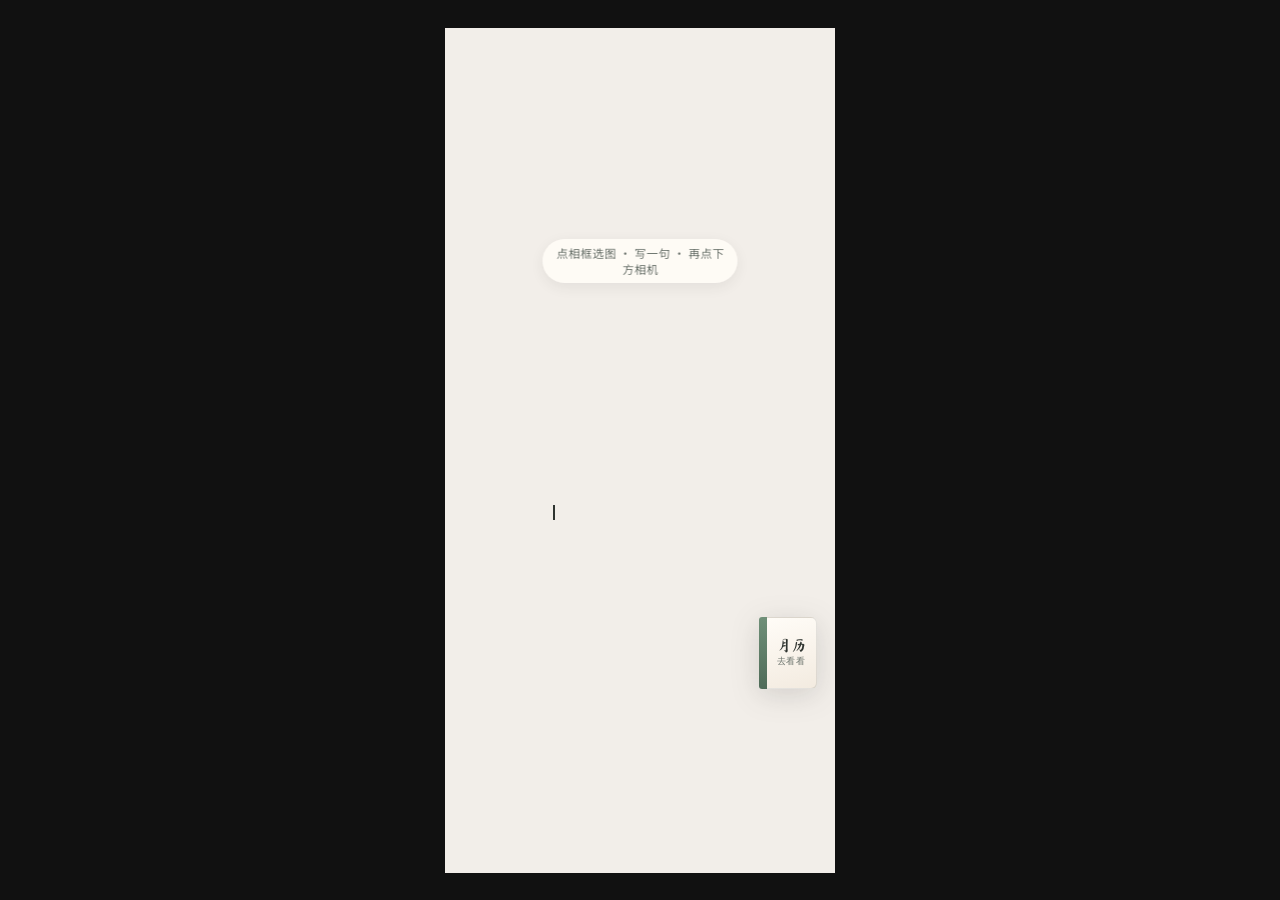
==== index.html @ 73f39dd9 "Add index.html" ====
<!DOCTYPE html>
<html lang="zh-CN">
<head>
  <meta charset="UTF-8" />
  <meta name="viewport" content="width=device-width, initial-scale=1, maximum-scale=1, user-scalable=no, viewport-fit=cover" />
  <title>阿咪日记</title>
  <link rel="preconnect" href="https://fonts.googleapis.com" />
  <link rel="preconnect" href="https://fonts.gstatic.com" crossorigin />
  <link href="https://fonts.googleapis.com/css2?family=Ma+Shan+Zheng&family=Noto+Sans+SC:wght@400;500&display=swap" rel="stylesheet" />
  <link rel="stylesheet" href="app.css?v=20260909e" />
</head>
<body>
  <div class="app" id="app">
    <!-- P1 录入：成片为底；可选图 / 写字 / 语音，提交后写入本地日记 -->
    <section class="page is-on" data-page="p1">
      <div class="bg" style="background-image:url('assets/ami-p1-capture.png')"></div>
      <input type="file" id="p1-file" accept="image/*,video/*" hidden />
      <div class="p1-frame" id="p1-frame">
        <img class="p1-preview" id="p1-preview" alt="" hidden />
        <span class="p1-media-badge" id="p1-media-badge" hidden>视频</span>
        <button class="ghost hit-upload" type="button" data-act="pick-photo" aria-label="从相册选择照片或视频"></button>
        <label class="caption-field" for="p1-text">
          <textarea id="p1-text" rows="1" maxlength="120" spellcheck="false" aria-label="今天阿咪怎样"></textarea>
          <span class="caption-ph" id="p1-ph" aria-hidden="true">今天阿咪怎样...</span>
          <span class="caption-caret" id="p1-caret" aria-hidden="true"></span>
        </label>
        <button class="ghost hit-mic" type="button" data-act="voice-input" aria-label="语音输入"></button>
      </div>
      <p class="p1-hint" id="p1-hint">想记录就选图吐片 · 只想翻看点右下角月历</p>
      <button class="ghost hit-camera" type="button" data-act="shoot" aria-label="提交吐片"></button>
      <button class="fab-journal" type="button" data-act="go" data-to="p3" aria-label="进入月历阅览">
        <span class="fab-journal-spine" aria-hidden="true"></span>
        <span class="fab-journal-face">
          <strong>月历</strong>
          <em>去看看</em>
        </span>
      </button>
    </section>

    <!-- P2 吐片动效：干净 i2 机身 + 槽口向下吐片 -->
    <section class="page page-eject" data-page="p2">
      <div class="eject-bg" aria-hidden="true"></div>
      <p class="eject-title">阿咪日记</p>
      <div class="eject-stage" id="eject-stage">
        <div class="cam" id="eject-cam">
          <div class="cam-flash-burst" id="cam-flash-burst"></div>
          <img class="cam-photo" src="assets/polaroid-i2.png?v=6" alt="Polaroid i2" draggable="false" />
          <div class="eject-chute" id="eject-chute">
            <div class="polaroid" id="eject-polaroid">
              <div class="polaroid-frame">
                <div class="polaroid-pic">
                  <img id="eject-img" src="assets/eject-cat.jpg" alt="" />
                  <div class="develop-veil" id="develop-veil"></div>
                </div>
                <p class="polaroid-cap">
                  <span id="eject-cap">窗边晒太阳的小橘</span>
                  <span class="polaroid-date" id="eject-date">2026.09.09</span>
                </p>
              </div>
            </div>
          </div>
        </div>
      </div>
      <button class="pill continue" type="button" data-act="go" data-to="p3" hidden id="eject-continue">轻触进入月历</button>
    </section>

    <!-- P3 月历 -->
    <section class="page" data-page="p3">
      <div class="bg bg-p3" style="background-image:url('assets/ami-p3-calendar-empty.png')"></div>
      <nav class="top-nav" aria-label="月历功能">
        <button type="button" class="hit hit-j1" data-act="go" data-to="j1" aria-label="手账本"></button>
        <button type="button" class="hit hit-t1" data-act="go" data-to="t1" aria-label="放映室"></button>
        <button type="button" class="hit hit-m1" data-act="go" data-to="m1" aria-label="精选回顾"></button>
      </nav>
      <div class="cal-month-bar" id="cal-month-bar">
        <button type="button" class="cal-month-arrow" data-act="month-prev" aria-label="上一月">◀</button>
        <span class="cal-month-label" id="cal-month-label">2026年9月</span>
        <button type="button" class="cal-month-arrow" data-act="month-next" aria-label="下一月">▶</button>
      </div>
      <div class="cal-grid" id="cal-grid" aria-label="月历打卡"></div>
      <button class="fab" type="button" data-act="go" data-to="p1" aria-label="再记一张">＋</button>
    </section>

    <!-- 手账书架：首次为空；有宠物名 / 待办后才出现本子 -->
    <section class="page page-shelf" data-page="j1">
      <div class="cover-paper" aria-hidden="true"></div>
      <header class="shelf-head">
        <h1>手账本</h1>
        <p id="shelf-sub">可手动新增本子，也可在管理里改名或删除</p>
        <div class="shelf-actions">
          <button type="button" class="shelf-btn" data-act="shelf-add">＋ 新增本子</button>
          <button type="button" class="shelf-btn" data-act="shelf-manage" id="shelf-manage-btn">管理本子</button>
        </div>
      </header>
      <div class="book-shelf is-empty" id="book-shelf"></div>
      <p class="shelf-empty" id="shelf-empty">书架还是空的<br />点上方「新增本子」，或在日记里写上宠物名</p>
      <button class="back" type="button" data-act="go" data-to="p3">返回</button>
    </section>

    <!-- 待办本 -->
    <section class="page page-todo" data-page="j-todo">
      <header class="todo-head">
        <button type="button" data-act="go" data-to="j1">‹ 书架</button>
        <h1>待办本</h1>
      </header>
      <ul class="todo-list" id="todo-list"></ul>
      <form class="todo-add" id="todo-add" autocomplete="off">
        <input type="text" id="todo-input" maxlength="80" placeholder="写一条待办，回车添加" />
        <button type="submit">添加</button>
      </form>
      <p class="todo-tip">勾选完成会保存；待办存在本机</p>
    </section>

    <!-- 角色日记本：半页窥视 + 滑动 + 翻页 -->
    <section class="page page-journal" data-page="j2">
      <div class="journal-stage">
        <div class="journal-viewport" id="journal-viewport">
          <div class="journal-track" id="journal-track">
            <article class="j-page j-left" id="j-left">
              <p class="j-pet-tag" id="j-pet-tag">小橘</p>
              <header class="j-date" id="j-date">05.01 · 周三 · 晴</header>
              <p class="j-body" id="j-body"></p>
              <p class="j-hint">← 向左滑动，看当日照片</p>
            </article>
            <article class="j-page j-right" id="j-right">
              <div class="j-photos" id="j-photos"></div>
              <p class="j-hint">向右滑动，回到文字 →</p>
            </article>
          </div>
        </div>
      </div>
      <div class="journal-bar">
        <button type="button" data-act="go" data-to="j1">书架</button>
        <button type="button" data-act="rename-pet">改名</button>
        <button type="button" data-act="journal-prev">‹ 上一篇</button>
        <button type="button" data-act="journal-next">下一篇 ›</button>
      </div>
    </section>

    <!-- 放映室：可手动建角色卡；真互动需日记积累 -->
    <section class="page page-theater" data-page="t1">
      <div class="bg theater-bg" style="background-image:url('assets/ami-theater-select-empty.png')"></div>
      <header class="theater-head">
        <h1>放映室</h1>
        <p class="theater-note" id="theater-note">
          可以先建角色卡；性格互动要靠日记慢慢长出来，需要一些时间完善。
        </p>
        <div class="theater-actions">
          <button type="button" class="shelf-btn" data-act="theater-add">＋ 新建角色卡</button>
          <button type="button" class="shelf-btn" data-act="theater-manage" id="theater-manage-btn">管理角色</button>
        </div>
      </header>
      <input type="file" id="theater-avatar-file" accept="image/*" hidden />
      <div class="theater-empty" id="theater-empty">
        <p>还没有角色卡</p>
        <span>点上方「新建角色卡」即可占位<br />真正聊得起来，还要多记几篇关于它的日记</span>
      </div>
      <div class="theater-pets" id="theater-pets" hidden></div>
      <button class="back" type="button" data-act="go" data-to="p3">返回</button>
    </section>

    <!-- 放映室互动：微信式顶栏 + 可滚动中间 + 底栏输入 -->
    <section class="page page-chat" data-page="t2">
      <header class="chat-head">
        <button type="button" data-act="go" data-to="t1" aria-label="返回">‹</button>
        <div class="chat-head-title">
          <strong id="chat-pet">—</strong>
          <em>的放映室</em>
        </div>
        <span class="chat-head-tag">放映室</span>
      </header>

      <div class="chat-scroll" id="chat-scroll">
        <div class="chat-profile">
          <button type="button" class="chat-avatar" id="chat-avatar-btn" data-act="pet-avatar" data-pet="" aria-label="设置头像">
            <img id="chat-avatar-img" alt="" hidden />
            <span id="chat-avatar-letter">—</span>
            <i class="chat-avatar-plus">＋</i>
          </button>
          <div class="chat-profile-text">
            <p class="chat-profile-name" id="chat-profile-name">—</p>
            <p class="chat-profile-hint">点头像可换图 · 下滑看对话</p>
          </div>
        </div>

        <div class="chat-card" id="chat-card">
          <p class="card-title">角色卡 · <span id="card-pet-name">—</span> · 可改</p>
          <p class="trait-warn" id="trait-warn">
            可以先建卡、先进来看看。目前收集的信息还不够，还不能够进行比较好的交互——多记几篇日记后，性格会慢慢清晰。
          </p>
          <textarea id="trait-text" rows="2" placeholder="性格摘要可先留空，也可自己先写几句…"></textarea>
        </div>

        <div class="chat-log" id="chat-log"></div>
      </div>

      <div class="chat-compose">
        <button class="icon-btn" type="button" data-act="toast" data-msg="可先打字；语音稍后再接" aria-label="语音">🎤</button>
        <input id="chat-input" type="text" placeholder="跟它说点什么…" autocomplete="off" />
        <button class="send" type="button" data-act="send-chat">发送</button>
      </div>
    </section>

    <!-- 精选回顾：一张宝丽来一张地翻，像相册幻灯片 -->
    <section class="page page-memories" data-page="m1">
      <header class="mem-head">
        <button type="button" data-act="go" data-to="p3">‹ 返回</button>
        <h1 id="mem-title">窗边的阳光日子</h1>
      </header>
      <div class="mem-stage">
        <div class="mem-rail" id="mem-rail"></div>
      </div>
      <div class="mem-dots" id="mem-dots" aria-hidden="true"></div>
      <p class="mem-tip">左右滑动 · 一张一张看</p>
    </section>

    <div class="flash" id="flash" hidden></div>
    <div class="toast" id="toast" hidden></div>
    <div class="sheet-modal" id="day-modal" hidden>
      <div class="flip-stage">
        <div class="day-carousel">
          <button type="button" class="day-nav day-nav-prev is-invisible" id="day-nav-prev" data-act="day-prev" aria-label="上一张" aria-hidden="true">‹</button>
          <div class="flip-card" id="day-flip">
            <div class="flip-face flip-front">
              <div class="day-polaroid">
                <div class="day-polaroid-pic">
                  <img id="day-modal-img" alt="当日拍立得" />
                </div>
                <p class="day-polaroid-cap" id="day-modal-cap"></p>
              </div>
            </div>
            <div class="flip-face flip-back">
              <div class="day-polaroid day-polaroid-back">
                <p class="day-back-meta" id="day-modal-meta"></p>
                <div class="day-story" id="day-modal-story"></div>
                <p class="day-back-hint">轻触翻回正面</p>
              </div>
            </div>
          </div>
          <button type="button" class="day-nav day-nav-next is-invisible" id="day-nav-next" data-act="day-next" aria-label="下一张" aria-hidden="true">›</button>
        </div>
        <p class="day-count" id="day-count" hidden>1 / 1</p>
        <p class="flip-tip" id="day-flip-tip">轻触照片翻面看故事</p>
        <button type="button" class="flip-close" data-act="close-modal">收起</button>
      </div>
    </div>
  </div>
  <script src="app.js?v=20260909e"></script>
</body>
</html>
---- app.css ----
:root {
  /* 与成片纸底实测色接近，避免上下留白发灰白 */
  --paper: #f2eee9;
  --ink: #2f3430;
  --ink-soft: #6b736c;
  --mint: #9ec9b0;
  --line: rgba(47, 52, 48, 0.12);
  --hand: "Ma Shan Zheng", "Songti SC", cursive;
  --sans: "Noto Sans SC", system-ui, sans-serif;
}

* { box-sizing: border-box; }
html, body {
  margin: 0;
  height: 100%;
  background: #111;
  font-family: var(--sans);
  color: var(--ink);
  overscroll-behavior: none;
}
body {
  display: flex;
  align-items: center;
  justify-content: center;
  min-height: 100dvh;
}

.app {
  /* 外框：手机竖屏（约 9:19.5）；内容区仍锁成片 3:4，多出高度用纸色留白 */
  --app-w: min(390px, 100vw);
  --app-h: min(100dvh, calc(var(--app-w) * 19.5 / 9));
  --stage-w: min(var(--app-w), calc(var(--app-h) * 3 / 4));
  --stage-h: calc(var(--stage-w) * 4 / 3);
  --letter-h: max(0px, calc((var(--app-h) - var(--stage-h)) / 2));
  position: relative;
  width: var(--app-w);
  height: var(--app-h);
  margin: 0;
  overflow: hidden;
  /* 上下 letterbox：用成片边缘纸纹延展，而不是纯白块 */
  background-color: var(--paper);
  background-image: url("assets/paper-extend.png");
  background-size: 100% auto;
  background-position: center top;
  background-repeat: repeat-y;
  touch-action: manipulation;
  flex-shrink: 0;
}

/* 真机窄屏：外框铺满，内容仍 3:4 居中 */
@media (max-width: 430px) {
  .app {
    --app-w: 100vw;
    --app-h: 100dvh;
    --stage-w: min(100vw, calc(100dvh * 3 / 4));
    --stage-h: calc(var(--stage-w) * 4 / 3);
    --letter-h: max(0px, calc((var(--app-h) - var(--stage-h)) / 2));
    width: var(--app-w);
    height: var(--app-h);
    max-height: 100dvh;
  }
}

.page {
  /* 内容画布 = 成片 3:4，居中；上下多余区域留给 .app 纸色 */
  position: absolute;
  left: 50%;
  top: 50%;
  width: var(--stage-w);
  height: var(--stage-h);
  margin-left: calc(var(--stage-w) / -2);
  margin-top: calc(var(--stage-h) / -2);
  overflow: visible;
  opacity: 0;
  visibility: hidden;
  pointer-events: none;
  transition: opacity 0.35s ease, visibility 0.35s;
}

.page.is-on {
  opacity: 1;
  visibility: visible;
  pointer-events: auto;
  z-index: 2;
}

.bg {
  position: absolute;
  inset: 0;
  background-size: 100% 100%;
  background-position: center center;
  background-repeat: no-repeat;
  z-index: 0;
}

/* 成片上下纸边镜像/抽条延展进 letterbox（只取边缘约 3% 纸面，避免把胶带 UI 拉上去） */
.bg::before,
.bg::after {
  content: "";
  position: absolute;
  left: 0;
  right: 0;
  background-image: inherit;
  background-repeat: no-repeat;
  pointer-events: none;
  z-index: -1;
}
.bg::before {
  bottom: calc(100% - 1px);
  height: calc(var(--letter-h) + 2px);
  /* 把成片高度放大，使可见区域只落在顶部纸面 */
  background-size: 100% calc(var(--stage-h) * 28);
  background-position: center top;
}
.bg::after {
  top: calc(100% - 1px);
  height: calc(var(--letter-h) + 2px);
  background-size: 100% calc(var(--stage-h) * 28);
  background-position: center bottom;
}

/* 无成片底图的页面：同样用纸纹填上下空隙 */
.page::before,
.page::after {
  content: "";
  position: absolute;
  left: 0;
  right: 0;
  pointer-events: none;
  z-index: 0;
  background-color: var(--paper);
  background-image: url("assets/paper-extend.png");
  background-size: 100% auto;
  background-repeat: repeat-y;
}
.page::before {
  bottom: calc(100% - 1px);
  height: calc(var(--letter-h) + 2px);
  background-position: center top;
}
.page::after {
  top: calc(100% - 1px);
  height: calc(var(--letter-h) + 2px);
  background-position: center bottom;
}
/* 有成片时由 .bg 伪元素接边，关掉页面级填充避免叠色 */
.page:has(> .bg)::before,
.page:has(> .bg)::after {
  content: none;
}

.ghost {
  position: absolute;
  border: 0;
  background: transparent;
  padding: 0;
  cursor: pointer;
}

/* P1：成片相框像素边界（ami-p1-capture.png 实测）
   outer: L22.8% R78.7% T17.8% B68%
   photo: L25.3% R76.1% T20.2% B55.8%
   caption text: ~L26.7%–56%  T59.8%–63%
   mic: ~L69.8%–72.6% T60.4%–62.9% */
.p1-frame {
  position: absolute;
  left: 22.8%;
  top: 17.8%;
  width: 55.9%;
  height: 50.2%;
  z-index: 4;
  overflow: hidden; /* 任何热区都不得画出相框 */
  pointer-events: none;
}
.p1-frame .ghost,
.p1-frame .caption-field {
  pointer-events: auto;
}
.hit-upload {
  left: 4.5%;
  top: 5%;
  width: 91%;
  height: 74%;
  z-index: 3;
}
.p1-preview {
  position: absolute;
  left: 4.5%;
  top: 5%;
  width: 91%;
  height: 71%;
  object-fit: cover;
  object-position: center;
  z-index: 2;
  pointer-events: none;
  border-radius: 2px;
  filter: sepia(0.12) contrast(0.96);
}
.p1-media-badge {
  position: absolute;
  right: 8%;
  top: 8%;
  z-index: 4;
  pointer-events: none;
  padding: 3px 8px;
  border-radius: 999px;
  background: rgba(47, 52, 48, 0.72);
  color: #fff;
  font-size: 0.68rem;
  letter-spacing: 0.04em;
}
.p1-media-badge[hidden] {
  display: none !important;
}
.p1-hint {
  position: absolute;
  left: 50%;
  top: 9.5%;
  bottom: auto;
  transform: translateX(-50%);
  z-index: 6;
  margin: 0;
  max-width: 78%;
  padding: 6px 12px;
  border-radius: 999px;
  background: rgba(255, 252, 247, 0.9);
  color: var(--ink-soft);
  font-size: 0.72rem;
  text-align: center;
  pointer-events: none;
  backdrop-filter: blur(4px);
  box-shadow: 0 4px 14px rgba(47, 52, 48, 0.08);
}
/* P1 右下角：跳过拍摄，直接进月历 */
.fab-journal {
  position: absolute;
  right: 4.5%;
  bottom: 4%;
  z-index: 12;
  width: 58px;
  height: 72px;
  border: 0;
  padding: 0;
  cursor: pointer;
  display: flex;
  background: transparent;
  filter: drop-shadow(0 6px 14px rgba(47, 52, 48, 0.16));
}
.fab-journal-spine {
  width: 8px;
  height: 100%;
  border-radius: 3px 0 0 3px;
  background: linear-gradient(180deg, #6f8f78, #4f6b58);
  flex: 0 0 auto;
}
.fab-journal-face {
  flex: 1 1 auto;
  height: 100%;
  border-radius: 0 6px 6px 0;
  border: 1px solid rgba(47, 52, 48, 0.12);
  border-left: 0;
  background:
    linear-gradient(165deg, #fffcf7 0%, #f3ebe0 100%);
  display: flex;
  flex-direction: column;
  align-items: center;
  justify-content: center;
  gap: 2px;
  padding: 4px 2px 4px 0;
}
.fab-journal-face strong {
  font-family: var(--hand);
  font-size: 0.95rem;
  font-weight: 400;
  color: var(--ink);
  line-height: 1;
}
.fab-journal-face em {
  font-style: normal;
  font-size: 0.58rem;
  color: var(--ink-soft);
  letter-spacing: 0.02em;
}
.fab-journal:active {
  transform: translateY(1px) scale(0.97);
}
.hit-mic {
  left: 78%;
  top: 80%;
  width: 18%;
  height: 18%;
  border-radius: 50%;
  z-index: 6;
}
.hit-mic.is-listening {
  background: rgba(158, 201, 176, 0.35);
  box-shadow: 0 0 0 3px rgba(158, 201, 176, 0.35);
}
.hit-camera {
  left: 34%;
  top: 76%;
  width: 32%;
  height: 16%;
  z-index: 8;
}
.caption-field {
  position: absolute;
  left: 8%;
  top: 83%;
  width: 58%;
  height: 10%;
  display: block;
  margin: 0;
  /* 静止透明：只显示成片原句，不叠第二层「今」 */
  background: transparent;
  z-index: 5;
  overflow: hidden;
}
.caption-field.is-focus,
.caption-field.is-filled {
  background: #fcfcfc;
}
.caption-field textarea {
  position: relative;
  z-index: 2;
  width: 100%;
  height: 100%;
  resize: none;
  border: 0;
  outline: none;
  background: transparent;
  color: var(--ink);
  font-family: var(--hand);
  font-size: clamp(14px, 3.8vw, 18px);
  line-height: 1.2;
  caret-color: transparent; /* 用自定义光标，避免系统光标错位 */
  padding: 0 2px;
  overflow: hidden;
  white-space: nowrap;
}
.caption-ph {
  display: none; /* 成片已有完整句子，禁止再叠一个怪「今」 */
}
.caption-field.is-focus:not(.is-ready):not(.is-filled) .caption-ph {
  display: block;
  position: absolute;
  left: 2px;
  top: 50%;
  transform: translateY(-50%);
  z-index: 1;
  pointer-events: none;
  font-family: var(--hand);
  font-size: clamp(14px, 3.6vw, 17px);
  color: #9aa094;
  white-space: nowrap;
}
.caption-caret {
  position: absolute;
  left: 2px;
  top: 22%;
  width: 1.5px;
  height: 56%;
  background: #2f3430;
  z-index: 3;
  pointer-events: none;
  animation: caretBlink 1s steps(1) infinite;
}
.caption-field.is-filled .caption-caret,
.caption-field.is-focus.is-ready .caption-caret {
  display: none;
}
@keyframes caretBlink {
  0%, 50% { opacity: 1; }
  50.01%, 100% { opacity: 0; }
}
.caption-field textarea::placeholder {
  color: transparent;
}

.pill {
  position: absolute;
  left: 50%;
  bottom: 8%;
  transform: translateX(-50%);
  border: 1px solid var(--line);
  background: rgba(255, 255, 255, 0.92);
  border-radius: 999px;
  padding: 10px 18px;
  font-family: var(--sans);
  font-size: 0.9rem;
  font-weight: 500;
  color: var(--ink-soft);
  cursor: pointer;
  backdrop-filter: blur(6px);
  z-index: 6;
  text-shadow: none;
  -webkit-text-stroke: 0;
  letter-spacing: 0.02em;
}

/* ===== P2 Polaroid eject：机身上移 + 槽口向下吐片 ===== */
.page-eject {
  background: #f4efe6;
  overflow: hidden;
}
.eject-bg {
  position: absolute;
  inset: 0;
  background:
    radial-gradient(ellipse at 50% 28%, rgba(255, 255, 255, 0.55), transparent 52%),
    #f3eee6;
  opacity: 1;
}
.eject-title {
  position: absolute;
  top: 5%;
  left: 0;
  right: 0;
  text-align: center;
  margin: 0;
  font-family: var(--hand);
  font-size: 1.35rem;
  color: var(--ink);
  letter-spacing: 0.08em;
  z-index: 2;
}
.eject-stage {
  position: absolute;
  left: 0;
  right: 0;
  top: 10%;
  bottom: 12%;
  display: flex;
  align-items: flex-start;
  justify-content: center;
  z-index: 3;
  padding-top: 2%;
  overflow: hidden;
}
.cam {
  position: relative;
  width: min(52vw, 200px);
  /* 机身已铺进奶油底，不再用硬阴影勾出抠图方框 */
  filter: none;
  transform: scale(0.94) translateY(8px);
  transition: transform 0.35s cubic-bezier(0.22, 1, 0.36, 1);
}
.cam.is-ready {
  transform: scale(1) translateY(0);
}
.cam.is-shooting {
  animation: camKick 0.28s ease-out;
}
@keyframes camKick {
  0% { transform: scale(1) translateY(0); }
  35% { transform: scale(1.03) translateY(3px); }
  100% { transform: scale(1) translateY(0); }
}
.cam-photo {
  position: relative;
  display: block;
  width: 100%;
  height: auto;
  z-index: 4;
  pointer-events: none;
  user-select: none;
  background: transparent;
}
.eject-chute {
  position: absolute;
  left: 8%;
  right: 8%;
  top: 84%;
  height: 0;
  z-index: 2;
  overflow: hidden;
  display: flex;
  justify-content: center;
  pointer-events: none;
}
.eject-chute.is-ejecting {
  animation: chuteEject 1.7s cubic-bezier(0.22, 0.7, 0.2, 1) forwards;
}
@keyframes chuteEject {
  0% { height: 0; }
  100% { height: min(52vw, 250px); }
}
.polaroid {
  width: 100%;
  max-width: 180px;
  flex-shrink: 0;
  opacity: 1;
  transform: none;
}
.polaroid.is-ejecting {
  animation: none;
}
.polaroid-frame {
  background: #fff;
  padding: 7px 7px 0;
  box-shadow: 0 10px 22px rgba(0, 0, 0, 0.16);
}
.polaroid-pic {
  position: relative;
  aspect-ratio: 1;
  overflow: hidden;
  background: #1a1a1a;
}
.polaroid-pic img {
  width: 100%;
  height: 100%;
  object-fit: cover;
  object-position: center center;
  transform: none;
  filter: sepia(0.18) contrast(0.92) saturate(0.85) brightness(1.02);
  display: block;
}
.develop-veil {
  position: absolute;
  inset: 0;
  background: linear-gradient(180deg, #f2efe8, #e4dfd4);
  opacity: 1;
  pointer-events: none;
  transition: opacity 1.5s ease;
}
.develop-veil.is-clear {
  opacity: 0;
}
.polaroid-cap {
  margin: 0;
  min-height: 40px;
  padding: 7px 5px 10px;
  display: flex;
  justify-content: space-between;
  gap: 6px;
  font-family: var(--hand);
  font-size: 0.88rem;
  color: var(--ink);
  opacity: 0;
  transition: opacity 0.4s ease 0.1s;
}
.polaroid.is-developed .polaroid-cap {
  opacity: 1;
}
.polaroid-date {
  color: var(--ink-soft);
  font-size: 0.78rem;
  white-space: nowrap;
}

.cam-flash-burst {
  position: absolute;
  inset: -40%;
  background: radial-gradient(circle, rgba(255, 255, 255, 0.95) 0%, rgba(255, 255, 255, 0) 55%);
  opacity: 0;
  pointer-events: none;
  z-index: 8;
}
.cam-flash-burst.bang {
  animation: localFlash 0.45s ease-out;
}
@keyframes localFlash {
  0% { opacity: 0; }
  20% { opacity: 1; }
  100% { opacity: 0; }
}

.page-eject .continue {
  bottom: 3.5%;
  z-index: 6;
}

/* P3：热区只贴在成片四个 tab 文字上（ami-p3-calendar.png 实测字框） */
.top-nav {
  position: absolute;
  inset: 0;
  z-index: 12;
  pointer-events: none;
}
.top-nav .hit {
  position: absolute;
  border: 0;
  padding: 0;
  margin: 0;
  background: transparent;
  cursor: pointer;
  pointer-events: auto;
  z-index: 12;
}
.top-nav .hit:active {
  background: rgba(47, 52, 48, 0.06);
}
/* 字框 + 极小内边，不扩大到空白区 */
.top-nav .hit-j1 {
  left: 10.8%;
  top: 8.2%;
  width: 9.5%;
  height: 2.8%;
}
.top-nav .hit-t1 {
  left: 64.4%;
  top: 8.7%;
  width: 9.6%;
  height: 2.7%;
}
.top-nav .hit-m1 {
  left: 83.7%;
  top: 8.6%;
  width: 12%;
  height: 2.7%;
}

/* 月份：左后退 / 右前进，盖住成片胶带上的静态年月 */
.cal-month-bar {
  position: absolute;
  left: 30.5%;
  top: 7.2%;
  width: 27%;
  height: 5%;
  z-index: 13;
  display: flex;
  align-items: center;
  justify-content: space-between;
  gap: 2px;
  padding: 0 4px;
  box-sizing: border-box;
  border-radius: 3px;
  background: #ebe4d6;
  box-shadow: 0 1px 0 rgba(255, 255, 255, 0.35);
}
.cal-month-arrow {
  flex: 0 0 auto;
  width: 22%;
  height: 100%;
  border: 0;
  padding: 0;
  margin: 0;
  background: transparent;
  color: var(--ink);
  font-family: var(--sans);
  font-size: clamp(10px, 2.8vw, 12px);
  font-weight: 500;
  line-height: 1;
  cursor: pointer;
  display: grid;
  place-items: center;
  border-radius: 2px;
}
.cal-month-arrow:active {
  background: rgba(47, 52, 48, 0.08);
}
.cal-month-label {
  flex: 1 1 auto;
  min-width: 0;
  margin: 0;
  text-align: center;
  font-family: var(--hand);
  font-size: clamp(11px, 3vw, 14px);
  color: var(--ink);
  letter-spacing: 0.02em;
  line-height: 1.1;
  white-space: nowrap;
  overflow: hidden;
  text-overflow: ellipsis;
  pointer-events: none;
}
.cal-grid {
  position: absolute;
  left: 4.1%;
  right: 4.1%;
  top: 13.93%;
  bottom: 14.06%;
  display: grid;
  grid-template-columns: repeat(7, 1fr);
  grid-template-rows: repeat(5, 1fr);
  gap: 0;
  z-index: 8;
  pointer-events: none;
}
.cal-cell {
  border: 0;
  background: transparent;
  padding: 0;
  position: relative;
  cursor: default;
  pointer-events: none;
  overflow: hidden; /* 微缩拍立得不得越出格线 */
}
.cal-cell.has-photo {
  cursor: pointer;
  pointer-events: auto;
  z-index: 1;
}
.cal-cell.has-multi {
  overflow: visible;
  z-index: 2;
}
.cal-day-num {
  position: absolute;
  left: 7%;
  top: 5%;
  z-index: 2;
  font-family: var(--hand);
  font-size: clamp(11px, 3vw, 14px);
  color: #8b8680;
  line-height: 1;
  pointer-events: none;
}
.cal-stack {
  position: absolute;
  left: 50%;
  top: 58%;
  transform: translate(-50%, -50%);
  width: 62%;
  aspect-ratio: 0.78;
  max-height: 62%;
  z-index: 1;
  pointer-events: none;
}
.cal-polaroid {
  position: absolute;
  left: 0;
  top: 0;
  width: 100%;
  height: 100%;
  box-sizing: border-box;
  background: #fff;
  padding: 3px 3px 9px;
  box-shadow: 0 2px 6px rgba(47, 52, 48, 0.16);
  pointer-events: none;
}
.cal-polaroid--d0 {
  z-index: 3;
}
.cal-polaroid--d1 {
  z-index: 2;
  transform: translate(14%, -5%) rotate(7deg);
  opacity: 0.96;
}
.cal-polaroid--d2 {
  z-index: 1;
  transform: translate(22%, -9%) rotate(12deg);
  opacity: 0.88;
}
.cal-polaroid-tape {
  position: absolute;
  top: -3px;
  left: 50%;
  width: 42%;
  height: 6px;
  transform: translateX(-50%) rotate(-3deg);
  background: linear-gradient(180deg, rgba(236, 224, 198, 0.95), rgba(220, 205, 175, 0.88));
  box-shadow: 0 1px 1px rgba(47, 52, 48, 0.08);
  z-index: 2;
}
.cal-polaroid-pic {
  display: block;
  width: 100%;
  height: 100%;
  background-size: cover;
  background-position: center;
  background-color: #ddd6cb;
  filter: sepia(0.1) contrast(0.96);
}
.cal-cell.has-photo:active .cal-stack {
  transform: translate(-50%, -50%) scale(0.96);
}
.cal-cell.has-multi .cal-stack {
  width: 58%;
  max-height: 58%;
}
.cal-cell:focus-visible {
  outline: 2px solid color-mix(in srgb, var(--mint) 70%, transparent);
  outline-offset: -2px;
}

/* 月历右下角：再记一张（成片里没有这个加号，需自己画出来） */
.fab {
  position: absolute;
  right: 5%;
  bottom: 4%;
  z-index: 12;
  width: 48px;
  height: 48px;
  border: 1px solid rgba(47, 52, 48, 0.12);
  padding: 0;
  border-radius: 50%;
  background: rgba(255, 255, 255, 0.95);
  box-shadow: 0 6px 16px rgba(47, 52, 48, 0.12);
  font-size: 1.55rem;
  font-weight: 400;
  line-height: 1;
  color: var(--ink);
  cursor: pointer;
  pointer-events: auto;
  display: grid;
  place-items: center;
}
.fab:active {
  background: #f3eee6;
  transform: scale(0.96);
}

.back {
  position: absolute;
  left: 4%;
  bottom: 4%;
  z-index: 8;
  border: 1px solid var(--line);
  background: rgba(255, 255, 255, 0.88);
  border-radius: 999px;
  padding: 8px 14px;
  font-size: 0.85rem;
  cursor: pointer;
}

.sheet {
  position: absolute;
  inset: 0;
  display: grid;
  place-items: center;
  padding: 24px 18px 64px;
  background:
    radial-gradient(circle at 50% 20%, #fff 0%, #f3eee4 70%);
}

/* 手账书架：待办本 + 角色分本 */
.page-shelf {
  background: #f3eee6;
}
.cover-paper {
  position: absolute;
  inset: 0;
  background:
    radial-gradient(ellipse at 50% 18%, #fffcf7 0%, transparent 55%),
    #f3eee6;
  z-index: 0;
  pointer-events: none;
}
.shelf-head {
  position: relative;
  z-index: 1;
  text-align: center;
  padding: 18px 16px 8px;
}
.shelf-head h1 {
  margin: 0;
  font-family: var(--hand);
  font-weight: 400;
  font-size: 1.55rem;
}
.shelf-head p {
  margin: 6px 0 0;
  color: var(--ink-soft);
  font-size: 0.85rem;
}
.shelf-actions {
  display: flex;
  justify-content: center;
  gap: 10px;
  margin-top: 12px;
}
.shelf-btn {
  border: 1px solid var(--line);
  background: rgba(255, 252, 247, 0.95);
  border-radius: 999px;
  padding: 8px 14px;
  font-family: var(--sans);
  font-size: 0.82rem;
  color: var(--ink);
  cursor: pointer;
}
.shelf-btn.is-on {
  background: #e8f2ea;
  border-color: rgba(126, 168, 140, 0.45);
}
.book-shelf {
  position: absolute;
  left: 6%;
  right: 6%;
  top: 28%;
  bottom: 14%;
  z-index: 1;
  display: grid;
  grid-template-columns: 1fr 1fr;
  gap: 14px 12px;
  align-content: start;
  overflow: auto;
  padding-bottom: 8px;
}
.book-shelf.is-empty {
  display: none;
}
.book-shelf.is-managing .mini-book {
  pointer-events: none;
  opacity: 0.92;
}
.shelf-empty {
  position: absolute;
  left: 10%;
  right: 10%;
  top: 48%;
  z-index: 1;
  margin: 0;
  text-align: center;
  font-family: var(--hand);
  font-size: 1.15rem;
  line-height: 1.6;
  color: var(--ink-soft);
}
.shelf-empty[hidden] {
  display: none !important;
}
.mini-book-wrap {
  position: relative;
  display: flex;
  flex-direction: column;
  gap: 6px;
}
.mini-book-tools {
  display: none;
  justify-content: center;
  gap: 10px;
}
.book-shelf.is-managing .mini-book-tools {
  display: flex;
}
.mini-book-tool {
  border: 0;
  background: transparent;
  color: var(--ink-soft);
  font-size: 0.75rem;
  text-decoration: underline;
  cursor: pointer;
  padding: 0;
}
.mini-book-tool.is-danger {
  color: #a65d5d;
}
.mini-book-rename {
  display: none;
}
.mini-book {
  position: relative;
  display: flex;
  border: 0;
  padding: 0;
  cursor: pointer;
  background: transparent;
  filter: drop-shadow(0 10px 18px rgba(47, 52, 48, 0.14));
  transform-origin: center bottom;
  transition: transform 0.18s ease;
}
.mini-book:active {
  transform: scale(0.97);
}
.mini-spine {
  width: 12%;
  border-radius: 3px 0 0 3px;
  background: linear-gradient(90deg, #d8d0c4, #ebe4d8);
}
.mini-face {
  flex: 1;
  display: flex;
  flex-direction: column;
  justify-content: center;
  align-items: center;
  gap: 4px;
  border-radius: 0 8px 8px 0;
  background: linear-gradient(160deg, #fffcf7, #f0e8dc);
  border: 1px solid rgba(47, 52, 48, 0.08);
  border-left: 0;
  padding: 10px;
}
.mini-face strong {
  font-family: var(--hand);
  font-size: 1.25rem;
  font-weight: 400;
  color: var(--ink);
}
.mini-face em {
  font-style: normal;
  font-size: 0.72rem;
  color: var(--ink-soft);
  letter-spacing: 0.04em;
}
.mini-book.is-todo .mini-spine {
  background: linear-gradient(90deg, #7fa892, #9ec9b0);
}
.mini-book.is-todo .mini-face {
  background: linear-gradient(160deg, #eef7f1, #e2efe7);
}
.mini-book.is-pet .mini-spine {
  background: linear-gradient(90deg, #c56b2a, #e0a06a);
}
.mini-book.is-hua .mini-spine {
  background: linear-gradient(90deg, #5a7a8a, #8aa4b0);
}
.mini-book.is-hei .mini-spine {
  background: linear-gradient(90deg, #2f3430, #5a605c);
}
.mini-book.is-hei .mini-face strong {
  color: #2f3430;
}

/* 待办本 */
.page-todo {
  background: #f7f2ea;
  display: flex;
  flex-direction: column;
}
.todo-head {
  flex: 0 0 auto;
  padding: 14px 16px 8px;
  display: flex;
  align-items: center;
  gap: 10px;
}
.todo-head button {
  border: 0;
  background: transparent;
  color: var(--ink-soft);
  cursor: pointer;
  font-size: 0.95rem;
}
.todo-head h1 {
  margin: 0;
  font-family: var(--hand);
  font-weight: 400;
  font-size: 1.4rem;
}
.todo-list {
  list-style: none;
  margin: 0;
  padding: 8px 18px 12px;
  flex: 1;
  overflow-y: auto;
}
.todo-item {
  display: flex;
  align-items: flex-start;
  gap: 12px;
  padding: 14px 4px;
  border-bottom: 1px dashed rgba(47, 52, 48, 0.12);
  transition: opacity 0.45s ease, transform 0.45s ease, max-height 0.45s ease, padding 0.45s ease, margin 0.45s ease;
  max-height: 120px;
  overflow: hidden;
}
.todo-item.is-done {
  opacity: 0;
  transform: translateY(-6px);
  max-height: 0;
  padding-top: 0;
  padding-bottom: 0;
  margin: 0;
  border-bottom-width: 0;
}
.todo-check {
  flex: 0 0 auto;
  width: 22px;
  height: 22px;
  margin-top: 2px;
  border: 1.5px solid rgba(47, 52, 48, 0.35);
  border-radius: 4px;
  background: #fff;
  cursor: pointer;
  display: grid;
  place-items: center;
  padding: 0;
}
.todo-check.is-on {
  background: var(--mint);
  border-color: #7fa892;
}
.todo-check.is-on::after {
  content: "✓";
  color: #fff;
  font-size: 0.85rem;
  line-height: 1;
}
.todo-body {
  flex: 1;
  min-width: 0;
}
.todo-body p {
  margin: 0;
  font-family: var(--hand);
  font-size: 1.15rem;
  color: var(--ink);
  line-height: 1.35;
  transition: color 0.25s ease;
}
.todo-item.is-checked .todo-body p {
  color: #9aa094;
  text-decoration: line-through;
  text-decoration-thickness: 1.5px;
}
.todo-body small {
  display: block;
  margin-top: 4px;
  color: var(--ink-soft);
  font-size: 0.75rem;
}
.todo-tip {
  flex: 0 0 auto;
  text-align: center;
  color: var(--ink-soft);
  font-size: 0.8rem;
  padding: 8px 12px 18px;
  margin: 0;
}
.todo-add {
  display: flex;
  gap: 8px;
  padding: 4px 14px 0;
  flex: 0 0 auto;
}
.todo-add input {
  flex: 1;
  border: 1px solid var(--line);
  border-radius: 999px;
  padding: 10px 14px;
  font-family: var(--sans);
  font-size: 0.88rem;
  background: #fff;
  color: var(--ink);
}
.todo-add button {
  border: 1px solid var(--line);
  border-radius: 999px;
  padding: 0 14px;
  background: #f3eee6;
  font-family: var(--hand);
  cursor: pointer;
}
.j-pet-tag {
  margin: 0 0 6px;
  font-family: var(--hand);
  font-size: 0.95rem;
  color: #c56b2a;
}

/* Journal open — 一页一屏，左右滑停在正中 */
.page-journal {
  background: #efe9de;
  display: flex;
  flex-direction: column;
}
.journal-stage {
  flex: 1;
  min-height: 0;
  display: flex;
  align-items: center;
  justify-content: center;
  padding: 16px 12px 8px;
}
.journal-viewport {
  width: 100%;
  max-width: 400px;
  height: 100%;
  max-height: calc(var(--stage-h) - 88px);
  overflow: hidden;
  border-radius: 8px;
  box-shadow: 0 12px 40px rgba(47, 52, 48, 0.14);
  background: #f7f2e8;
  touch-action: none;
  position: relative;
}
.journal-track {
  display: flex;
  flex-direction: row;
  height: 100%;
  width: max-content;
  will-change: transform;
  transition: transform 0.38s cubic-bezier(0.22, 1, 0.36, 1);
}
.journal-track.dragging {
  transition: none;
}
.j-page {
  width: var(--j-page-w, 100%);
  height: 100%;
  flex: 0 0 auto;
  padding: 24px 22px 48px;
  position: relative;
  overflow: auto;
  box-sizing: border-box;
  -webkit-overflow-scrolling: touch;
}
.j-left {
  background:
    linear-gradient(90deg, transparent 97%, rgba(0, 0, 0, 0.06)),
    #fbf7ef;
  border-right: 1px solid rgba(0, 0, 0, 0.06);
}
.j-right {
  background: #fbf7ef;
}
.j-date {
  font-family: var(--hand);
  font-size: 1.25rem;
  margin: 0 0 14px;
  padding-left: 2px;
}
.j-body {
  font-family: var(--hand);
  font-size: 1.08rem;
  line-height: 1.75;
  color: var(--ink);
  margin: 0;
  white-space: pre-wrap;
  word-break: break-word;
  overflow-wrap: anywhere;
}
.j-hint {
  position: sticky;
  bottom: 0;
  margin: 18px 0 0;
  padding: 8px 0;
  font-size: 0.75rem;
  color: #9aa094;
  background: linear-gradient(transparent, #fbf7ef 40%);
}
.j-photos {
  display: grid;
  gap: 14px;
  align-content: start;
}
.j-photos figure {
  margin: 0;
  background: #fff;
  padding: 8px 8px 28px;
  box-shadow: 0 2px 10px rgba(0, 0, 0, 0.08);
  transform: rotate(-0.8deg);
}
.j-photos img {
  width: 100%;
  aspect-ratio: 1;
  object-fit: cover;
  display: block;
  filter: sepia(0.12) contrast(0.95) saturate(0.9);
}
.j-photos figcaption {
  font-family: var(--hand);
  font-size: 0.9rem;
  margin-top: 6px;
  color: var(--ink-soft);
}
.journal-bar {
  display: grid;
  grid-template-columns: 1fr 1fr 1fr;
  gap: 8px;
  padding: 10px 12px calc(12px + env(safe-area-inset-bottom));
  background: rgba(239, 233, 222, 0.96);
  border-top: 1px solid var(--line);
  z-index: 6;
}
.journal-bar button {
  border: 1px solid var(--line);
  background: rgba(255, 255, 255, 0.95);
  border-radius: 999px;
  padding: 10px 8px;
  font-family: var(--sans);
  font-size: 0.82rem;
  color: var(--ink);
  cursor: pointer;
}

/* Theater：可手动建卡；真互动靠日记积累 */
.page-theater .theater-bg {
  opacity: 1;
  filter: none;
}
.page-theater.has-pets .theater-bg {
  opacity: 1;
  filter: none;
}
.theater-head {
  position: absolute;
  left: 0;
  right: 0;
  top: 4%;
  z-index: 7;
  text-align: center;
  padding: 0 16px;
  pointer-events: none;
}
.theater-head h1 {
  margin: 0;
  font-family: var(--hand);
  font-weight: 400;
  font-size: 1.45rem;
  color: var(--ink);
}
.theater-note {
  margin: 8px auto 0;
  max-width: 92%;
  padding: 8px 12px;
  border-radius: 12px;
  background: rgba(255, 252, 247, 0.88);
  color: #6a5e4e;
  font-size: 0.78rem;
  line-height: 1.45;
  text-align: left;
}
.theater-actions {
  display: flex;
  justify-content: center;
  gap: 10px;
  margin-top: 10px;
  pointer-events: auto;
}
.theater-empty {
  position: absolute;
  left: 10%;
  right: 10%;
  top: 42%;
  z-index: 5;
  text-align: center;
  pointer-events: none;
}
.theater-empty p {
  margin: 0;
  font-family: var(--hand);
  font-size: 1.35rem;
  color: var(--ink);
}
.theater-empty span {
  display: block;
  margin-top: 10px;
  color: var(--ink-soft);
  font-size: 0.86rem;
  line-height: 1.5;
}
.theater-empty[hidden] {
  display: none !important;
}
.theater-pets {
  position: absolute;
  left: 6%;
  right: 6%;
  top: 32%;
  bottom: 14%;
  z-index: 6;
  display: flex;
  flex-wrap: wrap;
  justify-content: center;
  align-content: flex-start;
  gap: 14px 16px;
  overflow: auto;
  padding: 8px 4px 12px;
}
.theater-pets[hidden] {
  display: none !important;
}
.theater-pets.is-managing .theater-pet-main {
  pointer-events: none;
  opacity: 0.9;
}
.theater-pet {
  width: 108px;
  border: 0;
  background: transparent;
  cursor: default;
  display: flex;
  flex-direction: column;
  align-items: center;
  gap: 6px;
  padding: 0;
}
.theater-pet-main {
  border: 0;
  background: transparent;
  cursor: pointer;
  display: flex;
  flex-direction: column;
  align-items: center;
  gap: 6px;
  padding: 0;
  width: 100%;
}
.theater-pet-avatar {
  position: relative;
  width: 84px;
  height: 84px;
  border-radius: 50%;
  border: 3px solid #fff;
  box-shadow: 0 8px 18px rgba(47, 52, 48, 0.16);
  background:
    radial-gradient(circle at 35% 30%, rgba(255, 255, 255, 0.55), transparent 45%),
    linear-gradient(160deg, #f0e4d4, #d9c4a8);
  display: grid;
  place-items: center;
  font-family: var(--hand);
  font-size: 1.5rem;
  color: var(--ink);
  overflow: visible;
}
.theater-pet-avatar img {
  width: 100%;
  height: 100%;
  object-fit: cover;
  display: block;
  border-radius: 50%;
}
.theater-pet-avatar .avatar-letter {
  line-height: 1;
}
.theater-avatar-btn {
  position: absolute;
  right: -2px;
  bottom: -2px;
  z-index: 2;
  width: 26px;
  height: 26px;
  border: 2px solid #fff;
  border-radius: 50%;
  background: rgba(47, 52, 48, 0.78);
  color: #fff;
  font-size: 14px;
  line-height: 1;
  cursor: pointer;
  display: grid;
  place-items: center;
  padding: 0;
  box-shadow: 0 2px 6px rgba(0, 0, 0, 0.18);
}
.theater-avatar-btn:active {
  transform: scale(0.94);
}
.theater-pet.is-ready .theater-pet-avatar {
  background:
    radial-gradient(circle at 35% 30%, rgba(255, 255, 255, 0.55), transparent 45%),
    linear-gradient(160deg, #e8f2ea, #c5d9c8);
}
/* Chat：铺满整机（不锁 3:4），微信式顶栏 / 可滚中间 / 底栏 */
.page-chat.is-lowinfo .chat-compose { opacity: 0.96; }
.pet-hits { display: none; }

.page.page-chat {
  left: 0;
  top: 0;
  width: 100%;
  height: 100%;
  margin: 0;
  display: flex;
  flex-direction: column;
  min-height: 0;
  background: #f3eee6;
  overflow: hidden;
}
.chat-head {
  flex: 0 0 auto;
  display: flex;
  align-items: center;
  gap: 8px;
  padding: calc(10px + env(safe-area-inset-top, 0px)) 12px 10px;
  border-bottom: 1px solid var(--line);
  background: #fffcf7;
  z-index: 3;
}
.chat-head > button {
  border: 0;
  background: transparent;
  font-size: 1.45rem;
  line-height: 1;
  cursor: pointer;
  width: 36px;
  padding: 0;
  color: var(--ink);
}
.chat-head-title {
  display: flex;
  align-items: baseline;
  gap: 2px;
  min-width: 0;
}
.chat-head-title strong {
  font-family: var(--hand);
  font-size: 1.2rem;
  font-weight: 400;
  color: var(--ink);
}
.chat-head-title em {
  font-style: normal;
  font-size: 0.9rem;
  color: var(--ink-soft);
}
.chat-head-tag {
  margin-left: auto;
  color: var(--ink-soft);
  font-size: 0.78rem;
}
.chat-scroll {
  flex: 1 1 auto;
  min-height: 0;
  overflow-x: hidden;
  overflow-y: auto;
  -webkit-overflow-scrolling: touch;
  overscroll-behavior: contain;
  padding: 12px 14px 16px;
  display: flex;
  flex-direction: column;
  gap: 12px;
}
.chat-profile {
  display: flex;
  align-items: center;
  gap: 12px;
  padding: 4px 2px 2px;
}
.chat-avatar {
  position: relative;
  width: 64px;
  height: 64px;
  border-radius: 50%;
  border: 0;
  padding: 0;
  cursor: pointer;
  background: linear-gradient(160deg, #f0e4d4, #d9c4a8);
  box-shadow: 0 4px 12px rgba(47, 52, 48, 0.12);
  overflow: visible;
  flex: 0 0 auto;
}
.chat-avatar img {
  width: 100%;
  height: 100%;
  object-fit: cover;
  border-radius: 50%;
  display: block;
}
.chat-avatar > span {
  position: absolute;
  inset: 0;
  display: grid;
  place-items: center;
  font-family: var(--hand);
  font-size: 1.5rem;
  color: var(--ink);
  border-radius: 50%;
}
.chat-avatar-plus {
  position: absolute;
  right: -2px;
  bottom: -2px;
  width: 22px;
  height: 22px;
  border-radius: 50%;
  background: rgba(47, 52, 48, 0.78);
  color: #fff;
  font-style: normal;
  font-size: 13px;
  display: grid;
  place-items: center;
  border: 2px solid #fff;
}
.chat-profile-name {
  margin: 0;
  font-family: var(--hand);
  font-size: 1.2rem;
  color: var(--ink);
}
.chat-profile-hint {
  margin: 4px 0 0;
  font-size: 0.75rem;
  color: var(--ink-soft);
}
.chat-card {
  margin: 0;
  padding: 12px 14px;
  background: #fffcf7;
  border: 1px solid var(--line);
  border-radius: 14px;
  box-shadow: 0 4px 14px rgba(47, 52, 48, 0.06);
}
.card-title {
  margin: 0 0 8px;
  font-size: 0.78rem;
  color: var(--ink-soft);
}
.trait-warn {
  margin: 0 0 8px;
  padding: 8px 10px;
  border-radius: 10px;
  background: #f3ebe0;
  color: #6a5e4e;
  font-size: 0.78rem;
  line-height: 1.45;
}
.trait-warn[hidden] {
  display: none !important;
}
.chat-card textarea {
  width: 100%;
  border: 1px solid rgba(47, 52, 48, 0.08);
  border-radius: 10px;
  resize: none;
  font-family: var(--hand);
  font-size: 1rem;
  background: #fff;
  outline: none;
  caret-color: var(--ink);
  padding: 8px 10px;
  box-sizing: border-box;
  min-height: 56px;
}
.chat-log {
  display: flex;
  flex-direction: column;
  gap: 12px;
  padding: 4px 0 8px;
  width: 100%;
}
.bubble {
  max-width: 92%;
  padding: 12px 14px;
  border-radius: 16px;
  font-size: 0.95rem;
  line-height: 1.5;
  word-break: break-word;
}
.bubble.me {
  align-self: flex-end;
  background: #dceee0;
  border-bottom-right-radius: 6px;
}
.bubble.pet {
  align-self: flex-start;
  background: #fffcf7;
  border: 1px solid var(--line);
  border-bottom-left-radius: 6px;
}
.bubble-actions {
  display: flex;
  gap: 8px;
  margin-top: 8px;
}
.bubble-actions button {
  border: 1px solid var(--line);
  background: #faf8f3;
  border-radius: 999px;
  padding: 4px 10px;
  font-size: 0.78rem;
  cursor: pointer;
}
.bubble-actions button.is-on {
  background: #dceee0;
  border-color: #9ec9b0;
}
.chat-compose {
  flex: 0 0 auto;
  display: grid;
  grid-template-columns: 40px 1fr auto;
  gap: 8px;
  align-items: center;
  padding: 10px 12px calc(10px + env(safe-area-inset-bottom, 0px));
  border-top: 1px solid var(--line);
  background: #fffcf7;
  z-index: 3;
}
.chat-compose input {
  border: 1px solid var(--line);
  border-radius: 999px;
  padding: 11px 14px;
  font-size: 0.95rem;
  outline: none;
  caret-color: var(--ink);
  font-family: var(--sans);
  background: #fff;
  width: 100%;
  box-sizing: border-box;
}
.chat-compose .send,
.icon-btn {
  border: 1px solid var(--line);
  background: #f4f7f3;
  border-radius: 999px;
  padding: 0 14px;
  cursor: pointer;
  height: 40px;
}
.icon-btn {
  width: 40px;
  padding: 0;
}

/* Memories：横向平滑轮播宝丽来 */
.page-memories {
  background:
    radial-gradient(circle at 50% 30%, rgba(255, 255, 255, 0.55), transparent 55%),
    #f3eee6;
  display: flex;
  flex-direction: column;
}
.mem-head {
  flex: 0 0 auto;
  padding: 14px 16px 4px;
  z-index: 2;
}
.mem-head button {
  border: 0;
  background: transparent;
  font-size: 0.95rem;
  cursor: pointer;
  color: var(--ink-soft);
}
.mem-head h1 {
  margin: 8px 0 0;
  font-family: var(--hand);
  font-weight: 400;
  font-size: 1.35rem;
  text-align: center;
}
.mem-stage {
  flex: 1;
  min-height: 0;
  display: flex;
  align-items: center;
  position: relative;
}
.mem-rail {
  width: 100%;
  height: 100%;
  display: flex;
  align-items: center;
  gap: 0;
  overflow-x: auto;
  overflow-y: hidden;
  scroll-snap-type: x mandatory;
  scroll-behavior: smooth;
  padding: 8px 0;
  box-sizing: border-box;
  -webkit-overflow-scrolling: touch;
  touch-action: pan-x;
  cursor: grab;
  scrollbar-width: none;
}
.mem-rail:active {
  cursor: grabbing;
}
.mem-rail::-webkit-scrollbar {
  display: none;
}
.mem-slide {
  flex: 0 0 100%;
  width: 100%;
  height: 100%;
  scroll-snap-align: center;
  scroll-snap-stop: always;
  display: grid;
  place-items: center;
  box-sizing: border-box;
  padding: 8px 12%;
  background: transparent;
  border: 0;
}
.mem-polaroid {
  width: min(100%, 260px);
  background: #fff;
  padding: 10px 10px 0;
  box-shadow: 0 14px 32px rgba(47, 52, 48, 0.16);
  transform: rotate(-0.6deg);
}
.mem-slide:nth-child(even) .mem-polaroid {
  transform: rotate(0.55deg);
}
.mem-polaroid img {
  width: 100%;
  aspect-ratio: 1 / 1;
  height: auto;
  min-height: 160px;
  object-fit: cover;
  object-position: center;
  display: block;
  background: #e8e2d8;
  filter: sepia(0.14) contrast(0.94) saturate(0.9);
  pointer-events: none;
  user-select: none;
}
.mem-polaroid p {
  margin: 0;
  min-height: 48px;
  padding: 10px 6px 14px;
  font-family: var(--hand);
  font-size: 1.05rem;
  color: var(--ink);
  line-height: 1.25;
}
.mem-dots {
  flex: 0 0 auto;
  display: flex;
  justify-content: center;
  gap: 7px;
  padding: 6px 0 2px;
}
.mem-dots span {
  width: 7px;
  height: 7px;
  border-radius: 50%;
  background: rgba(47, 52, 48, 0.2);
}
.mem-dots span.is-on {
  background: rgba(47, 52, 48, 0.55);
}
.mem-tip {
  flex: 0 0 auto;
  text-align: center;
  color: var(--ink-soft);
  font-size: 0.8rem;
  padding: 4px 12px 16px;
  margin: 0;
}

.flash {
  position: absolute;
  inset: 0;
  background: #fff;
  opacity: 0;
  pointer-events: none;
  z-index: 50;
}
.flash.bang { animation: bang 0.55s ease-out; }
@keyframes bang {
  0% { opacity: 0; }
  15% { opacity: 0.9; }
  100% { opacity: 0; }
}

.toast {
  position: absolute;
  left: 50%;
  bottom: 12%;
  transform: translateX(-50%) translateY(8px);
  z-index: 60;
  max-width: 80%;
  padding: 10px 14px;
  border-radius: 12px;
  background: rgba(47, 52, 48, 0.88);
  color: #f7f3eb;
  font-size: 0.84rem;
  text-align: center;
  opacity: 0;
  pointer-events: none;
  transition: 0.25s ease;
}
.toast.show {
  opacity: 1;
  transform: translateX(-50%) translateY(0);
}

.sheet-modal {
  position: absolute;
  inset: 0;
  z-index: 40;
  background: rgba(30, 28, 24, 0.55);
  display: flex;
  align-items: center;
  justify-content: center;
  padding: 20px 16px 28px;
  box-sizing: border-box;
}
.sheet-modal[hidden] { display: none !important; }

.flip-stage {
  width: min(86vw, 320px);
  max-width: 100%;
  display: flex;
  flex-direction: column;
  align-items: center;
  gap: 12px;
}
.day-carousel {
  width: 100%;
  display: flex;
  align-items: center;
  justify-content: center;
  gap: 6px;
}
.day-nav {
  width: 36px;
  height: 36px;
  border: 0;
  border-radius: 50%;
  background: rgba(255, 252, 247, 0.9);
  color: var(--ink);
  font-size: 1.4rem;
  line-height: 1;
  cursor: pointer;
  padding: 0;
  flex: 0 0 36px;
}
.day-nav[hidden],
.day-nav.is-invisible {
  /* 必须占位，否则中间卡片宽度塌成 0，照片消失、文字竖排 */
  visibility: hidden;
  pointer-events: none;
}
.day-count {
  margin: 0;
  color: rgba(255, 252, 247, 0.92);
  font-size: 0.85rem;
  letter-spacing: 0.04em;
}
.flip-card {
  position: relative;
  flex: 1 1 auto;
  width: 100%;
  max-width: 280px;
  aspect-ratio: 3 / 4;
  min-height: 300px;
  transform-style: preserve-3d;
  transition: transform 0.65s cubic-bezier(0.22, 1, 0.36, 1);
  cursor: pointer;
  touch-action: pan-y;
  perspective: 1200px;
}
.flip-card.is-flipped {
  transform: rotateY(180deg);
}
.flip-face {
  position: absolute;
  inset: 0;
  width: 100%;
  height: 100%;
  backface-visibility: hidden;
  -webkit-backface-visibility: hidden;
  overflow: hidden;
}
.flip-back {
  transform: rotateY(180deg);
}
.day-polaroid {
  width: 100%;
  height: 100%;
  box-sizing: border-box;
  background: #fff;
  padding: 10px 10px 0;
  box-shadow: 0 18px 40px rgba(0, 0, 0, 0.28);
  display: flex;
  flex-direction: column;
}
.day-polaroid-pic {
  position: relative;
  flex: 1 1 auto;
  min-height: 0;
  overflow: hidden;
  background: #1a1a1a;
}
.day-polaroid-pic img,
.day-polaroid-pic video {
  width: 100%;
  height: 100%;
  object-fit: cover;
  display: block;
  filter: sepia(0.12) contrast(0.95);
}
.day-polaroid-cap {
  flex: 0 0 auto;
  margin: 0;
  min-height: 52px;
  padding: 12px 6px 16px;
  font-family: var(--hand);
  font-size: 1.15rem;
  color: var(--ink);
  line-height: 1.25;
  text-align: left;
  writing-mode: horizontal-tb;
  overflow: hidden;
  word-break: break-word;
}
.day-polaroid-back {
  background: linear-gradient(165deg, #fffcf7, #f3eee6);
  padding: 14px 14px 10px;
}
.day-back-meta {
  flex: 0 0 auto;
  margin: 0 0 8px;
  font-family: var(--hand);
  font-size: 0.95rem;
  color: var(--ink-soft);
}
.day-story {
  flex: 1 1 auto;
  min-height: 0;
  overflow: auto;
  -webkit-overflow-scrolling: touch;
  overscroll-behavior: contain;
  font-family: var(--hand);
  font-size: 1.05rem;
  line-height: 1.55;
  color: var(--ink);
  padding-right: 4px;
  white-space: pre-wrap;
  word-break: break-word;
  writing-mode: horizontal-tb;
}
.day-story::-webkit-scrollbar {
  width: 3px;
}
.day-story::-webkit-scrollbar-thumb {
  background: rgba(47, 52, 48, 0.25);
  border-radius: 999px;
}
.day-back-hint {
  flex: 0 0 auto;
  margin: 8px 0 0;
  text-align: center;
  font-size: 0.72rem;
  color: var(--ink-soft);
}
.flip-tip {
  margin: 0;
  color: rgba(255, 252, 247, 0.88);
  font-size: 0.8rem;
  text-align: center;
}
.flip-close {
  width: 100%;
  border: 1px solid rgba(255, 255, 255, 0.25);
  background: rgba(255, 252, 247, 0.92);
  border-radius: 999px;
  padding: 10px;
  cursor: pointer;
  font-family: var(--sans);
  color: var(--ink);
}
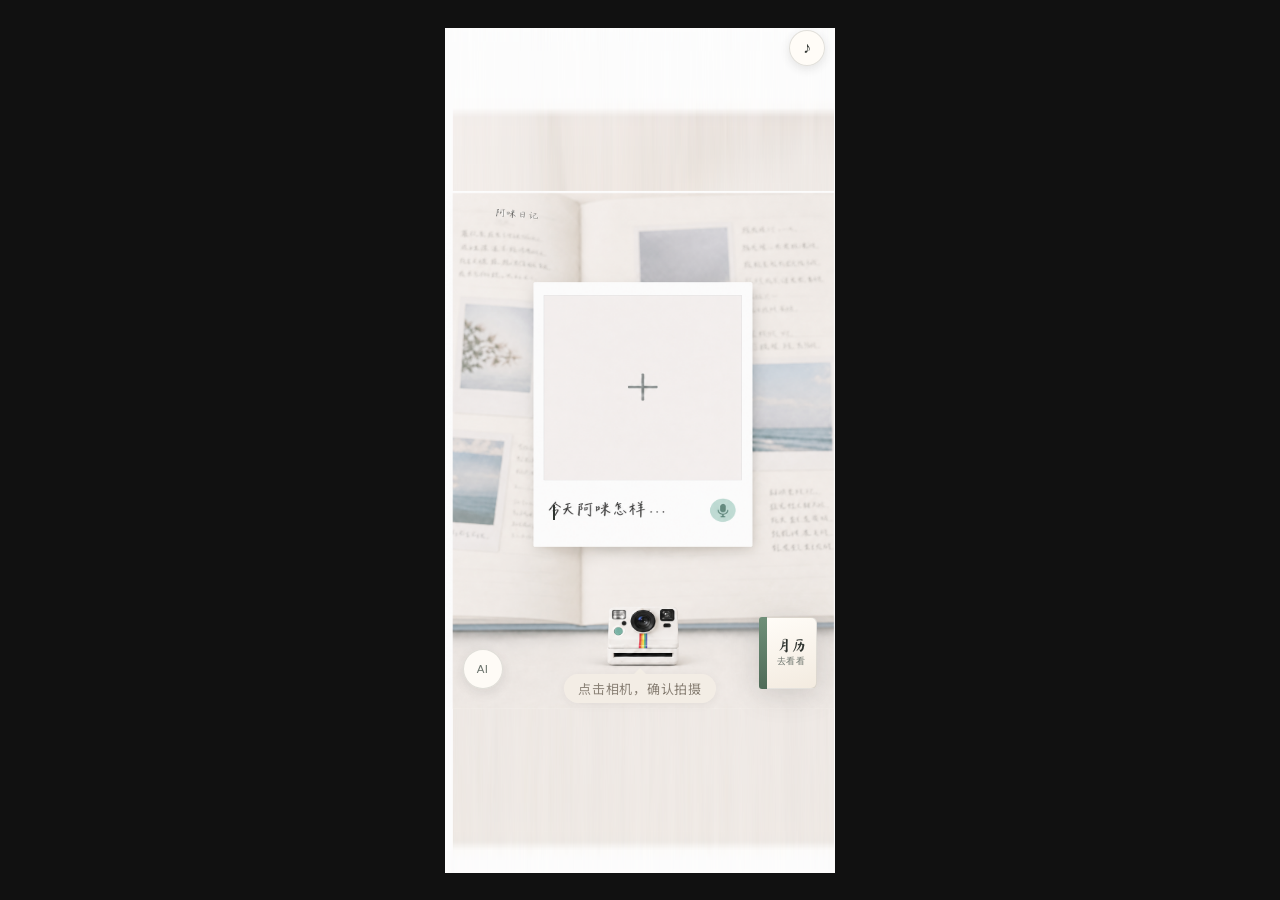
==== commit 223dbda7: "Publish latest local Ami Diary demo for remote trial. EOF" ====
--- a/index.html
+++ b/index.html
@@ -1,4 +1,4 @@
-<!DOCTYPE html>
+﻿<!DOCTYPE html>
 <html lang="zh-CN">
 <head>
   <meta charset="UTF-8" />
@@ -7,7 +7,7 @@
   <link rel="preconnect" href="https://fonts.googleapis.com" />
   <link rel="preconnect" href="https://fonts.gstatic.com" crossorigin />
   <link href="https://fonts.googleapis.com/css2?family=Ma+Shan+Zheng&family=Noto+Sans+SC:wght@400;500&display=swap" rel="stylesheet" />
-  <link rel="stylesheet" href="app.css?v=20260909e" />
+  <link rel="stylesheet" href="app.css?v=20260910pub" />
 </head>
 <body>
   <div class="app" id="app">
@@ -26,8 +26,9 @@
         </label>
         <button class="ghost hit-mic" type="button" data-act="voice-input" aria-label="语音输入"></button>
       </div>
-      <p class="p1-hint" id="p1-hint">想记录就选图吐片 · 只想翻看点右下角月历</p>
       <button class="ghost hit-camera" type="button" data-act="shoot" aria-label="提交吐片"></button>
+      <p class="p1-shoot-tip" aria-hidden="true">点击相机，确认拍摄</p>
+      <button class="ai-setup" type="button" data-act="setup-llm" aria-label="设置 DeepSeek">AI</button>
       <button class="fab-journal" type="button" data-act="go" data-to="p3" aria-label="进入月历阅览">
         <span class="fab-journal-spine" aria-hidden="true"></span>
         <span class="fab-journal-face">
@@ -36,6 +37,27 @@
         </span>
       </button>
     </section>
+
+    <!-- 拍立得取景：视口比例与主页/吐片相框一致，所见即所得 -->
+    <div class="crop-modal" id="crop-modal" hidden>
+      <div class="crop-sheet">
+        <p class="crop-title">拖动取景 · 所见即所得</p>
+        <div class="crop-polaroid" aria-hidden="false">
+          <div class="crop-viewport" id="crop-viewport">
+            <img id="crop-img" alt="" draggable="false" />
+          </div>
+        </div>
+        <div class="crop-tools">
+          <button type="button" data-act="crop-zoom-out" aria-label="缩小">－</button>
+          <button type="button" data-act="crop-zoom-in" aria-label="放大">＋</button>
+          <button type="button" data-act="crop-reset">复位</button>
+        </div>
+        <div class="crop-actions">
+          <button type="button" class="crop-btn ghostish" data-act="crop-cancel">重选</button>
+          <button type="button" class="crop-btn primary" data-act="crop-ok">用这张</button>
+        </div>
+      </div>
+    </div>
 
     <!-- P2 吐片动效：干净 i2 机身 + 槽口向下吐片 -->
     <section class="page page-eject" data-page="p2">
@@ -72,21 +94,24 @@
         <button type="button" class="hit hit-t1" data-act="go" data-to="t1" aria-label="放映室"></button>
         <button type="button" class="hit hit-m1" data-act="go" data-to="m1" aria-label="精选回顾"></button>
       </nav>
+      <!-- 遮住成片上的静态年月（避免双箭头叠层），只保留这一层可点菜单 -->
       <div class="cal-month-bar" id="cal-month-bar">
-        <button type="button" class="cal-month-arrow" data-act="month-prev" aria-label="上一月">◀</button>
-        <span class="cal-month-label" id="cal-month-label">2026年9月</span>
-        <button type="button" class="cal-month-arrow" data-act="month-next" aria-label="下一月">▶</button>
+        <button type="button" class="cal-month-arrow" data-act="month-prev" aria-label="上一月">&lt;</button>
+        <span class="cal-month-label" id="cal-month-label">2026年09月</span>
+        <button type="button" class="cal-month-arrow" data-act="month-next" aria-label="下一月">&gt;</button>
+      </div>
+      <div class="cal-weekdays" aria-hidden="true">
+        <span>日</span><span>一</span><span>二</span><span>三</span><span>四</span><span>五</span><span>六</span>
       </div>
       <div class="cal-grid" id="cal-grid" aria-label="月历打卡"></div>
       <button class="fab" type="button" data-act="go" data-to="p1" aria-label="再记一张">＋</button>
     </section>
 
-    <!-- 手账书架：首次为空；有宠物名 / 待办后才出现本子 -->
+    <!-- 手账书架：默认有「任务管理」；日记提到宠物名后出现角色本 -->
     <section class="page page-shelf" data-page="j1">
       <div class="cover-paper" aria-hidden="true"></div>
       <header class="shelf-head">
         <h1>手账本</h1>
-        <p id="shelf-sub">可手动新增本子，也可在管理里改名或删除</p>
         <div class="shelf-actions">
           <button type="button" class="shelf-btn" data-act="shelf-add">＋ 新增本子</button>
           <button type="button" class="shelf-btn" data-act="shelf-manage" id="shelf-manage-btn">管理本子</button>
@@ -97,18 +122,18 @@
       <button class="back" type="button" data-act="go" data-to="p3">返回</button>
     </section>
 
-    <!-- 待办本 -->
+    <!-- 任务档案：默认存在于手账书架 -->
     <section class="page page-todo" data-page="j-todo">
       <header class="todo-head">
         <button type="button" data-act="go" data-to="j1">‹ 书架</button>
-        <h1>待办本</h1>
+        <h1>任务档案</h1>
       </header>
       <ul class="todo-list" id="todo-list"></ul>
       <form class="todo-add" id="todo-add" autocomplete="off">
         <input type="text" id="todo-input" maxlength="80" placeholder="写一条待办，回车添加" />
         <button type="submit">添加</button>
       </form>
-      <p class="todo-tip">勾选完成会保存；待办存在本机</p>
+      <p class="todo-tip">按截止日期排序 · 点右侧日期可改期 · 勾选方框完成</p>
     </section>
 
     <!-- 角色日记本：半页窥视 + 滑动 + 翻页 -->
@@ -130,10 +155,9 @@
         </div>
       </div>
       <div class="journal-bar">
-        <button type="button" data-act="go" data-to="j1">书架</button>
-        <button type="button" data-act="rename-pet">改名</button>
-        <button type="button" data-act="journal-prev">‹ 上一篇</button>
-        <button type="button" data-act="journal-next">下一篇 ›</button>
+        <button type="button" data-act="journal-prev">上一篇</button>
+        <button type="button" data-act="go" data-to="j1">返回书架</button>
+        <button type="button" data-act="journal-next">下一篇</button>
       </div>
     </section>
 
@@ -184,56 +208,76 @@
         </div>
 
         <div class="chat-card" id="chat-card">
-          <p class="card-title">角色卡 · <span id="card-pet-name">—</span> · 可改</p>
-          <p class="trait-warn" id="trait-warn">
-            可以先建卡、先进来看看。目前收集的信息还不够，还不能够进行比较好的交互——多记几篇日记后，性格会慢慢清晰。
+          <p class="card-title">角色卡 · <span id="card-pet-name">—</span></p>
+          <label class="trait-label" for="trait-text">它的性格</label>
+          <p class="trait-help" id="trait-help">
+            这里写这只宠物「像什么样」：例如爱晒太阳、怕吸尘器、喜欢踩键盘。可手写，也可点下方用日记自动生成。
           </p>
-          <textarea id="trait-text" rows="2" placeholder="性格摘要可先留空，也可自己先写几句…"></textarea>
+          <textarea id="trait-text" rows="3" placeholder="还没有性格描述。可以自己写几句，或点「用日记生成」。"></textarea>
+          <div class="trait-actions">
+            <button type="button" class="trait-btn" data-act="gen-traits" id="gen-traits-btn">用日记生成</button>
+            <span class="trait-meta" id="trait-meta"></span>
+          </div>
+          <div class="rel-box" id="rel-box" hidden>
+            <p class="rel-label">和家里其他宠物</p>
+            <p class="rel-text" id="rel-text"></p>
+          </div>
         </div>
 
         <div class="chat-log" id="chat-log"></div>
       </div>
 
       <div class="chat-compose">
-        <button class="icon-btn" type="button" data-act="toast" data-msg="可先打字；语音稍后再接" aria-label="语音">🎤</button>
         <input id="chat-input" type="text" placeholder="跟它说点什么…" autocomplete="off" />
         <button class="send" type="button" data-act="send-chat">发送</button>
       </div>
     </section>
 
-    <!-- 精选回顾：一张宝丽来一张地翻，像相册幻灯片 -->
+    <!-- 精选回顾：每日主题精选，左右滑 + 翻面看故事 -->
     <section class="page page-memories" data-page="m1">
       <header class="mem-head">
-        <button type="button" data-act="go" data-to="p3">‹ 返回</button>
-        <h1 id="mem-title">窗边的阳光日子</h1>
+        <div class="mem-head-row">
+          <button type="button" data-act="go" data-to="p3">‹ 返回</button>
+          <button type="button" class="mem-refresh" data-act="mem-refresh">换主题</button>
+        </div>
+        <h1 id="mem-title">精选回顾</h1>
+        <p class="mem-sub" id="mem-sub">每日一小辑，不是全部相册</p>
       </header>
       <div class="mem-stage">
         <div class="mem-rail" id="mem-rail"></div>
       </div>
       <div class="mem-dots" id="mem-dots" aria-hidden="true"></div>
-      <p class="mem-tip">左右滑动 · 一张一张看</p>
+      <p class="mem-tip">左右滑动换图 · 轻触照片翻面看故事</p>
     </section>
 
     <div class="flash" id="flash" hidden></div>
     <div class="toast" id="toast" hidden></div>
+    <!-- 全局 BGM：Dreamy Flashback / Kevin MacLeod · CC BY 4.0（见 assets/BGM-LICENSE.txt） -->
+    <audio id="bgm-audio" loop preload="auto" autoplay playsinline webkit-playsinline>
+      <source src="assets/bgm.mp3" type="audio/mpeg" />
+    </audio>
+    <button type="button" class="bgm-toggle is-on" id="bgm-toggle" data-act="toggle-bgm" aria-label="背景音乐开关" title="背景音乐 开/关">♪</button>
     <div class="sheet-modal" id="day-modal" hidden>
       <div class="flip-stage">
         <div class="day-carousel">
           <button type="button" class="day-nav day-nav-prev is-invisible" id="day-nav-prev" data-act="day-prev" aria-label="上一张" aria-hidden="true">‹</button>
-          <div class="flip-card" id="day-flip">
-            <div class="flip-face flip-front">
-              <div class="day-polaroid">
-                <div class="day-polaroid-pic">
-                  <img id="day-modal-img" alt="当日拍立得" />
+          <div class="day-card-wrap">
+            <button type="button" class="day-delete" data-act="delete-day-entry" aria-label="删除这张拍立得" title="删除">×</button>
+            <div class="flip-card" id="day-flip">
+              <div class="flip-face flip-front">
+                <div class="day-polaroid">
+                  <div class="day-polaroid-pic">
+                    <img id="day-modal-img" alt="当日拍立得" />
+                  </div>
+                  <p class="day-polaroid-cap" id="day-modal-cap"></p>
                 </div>
-                <p class="day-polaroid-cap" id="day-modal-cap"></p>
               </div>
-            </div>
-            <div class="flip-face flip-back">
-              <div class="day-polaroid day-polaroid-back">
-                <p class="day-back-meta" id="day-modal-meta"></p>
-                <div class="day-story" id="day-modal-story"></div>
-                <p class="day-back-hint">轻触翻回正面</p>
+              <div class="flip-face flip-back">
+                <div class="day-polaroid day-polaroid-back">
+                  <p class="day-back-meta" id="day-modal-meta"></p>
+                  <div class="day-story" id="day-modal-story"></div>
+                  <p class="day-back-hint">轻触翻回正面</p>
+                </div>
               </div>
             </div>
           </div>
@@ -245,6 +289,6 @@
       </div>
     </div>
   </div>
-  <script src="app.js?v=20260909e"></script>
+  <script src="app.js?v=20260910pub"></script>
 </body>
 </html>
--- a/app.css
+++ b/app.css
@@ -45,6 +45,46 @@
   background-repeat: repeat-y;
   touch-action: manipulation;
   flex-shrink: 0;
+}
+
+/* 全局 BGM：贴齐 App 最上沿右上角 */
+.bgm-toggle {
+  position: absolute;
+  left: auto;
+  right: max(10px, env(safe-area-inset-right, 0px));
+  top: 0;
+  margin-top: max(2px, env(safe-area-inset-top, 0px));
+  transform: none;
+  z-index: 80;
+  width: 36px;
+  height: 36px;
+  border: 1px solid rgba(47, 52, 48, 0.14);
+  border-radius: 50%;
+  background: rgba(255, 252, 247, 0.96);
+  color: var(--ink);
+  font-size: 1rem;
+  line-height: 1;
+  cursor: pointer;
+  box-shadow: 0 3px 10px rgba(47, 52, 48, 0.12);
+  display: grid;
+  place-items: center;
+  padding: 0;
+}
+.bgm-toggle.is-muted {
+  color: var(--ink-soft);
+  opacity: 0.72;
+}
+.bgm-toggle.is-muted::after {
+  content: "";
+  position: absolute;
+  width: 20px;
+  height: 2px;
+  background: #8a8176;
+  transform: rotate(-32deg);
+  border-radius: 2px;
+}
+.bgm-toggle:active {
+  transform: scale(0.96);
 }
 
 /* 真机窄屏：外框铺满，内容仍 3:4 居中 */
@@ -185,16 +225,123 @@
 }
 .p1-preview {
   position: absolute;
-  left: 4.5%;
+  left: 50%;
   top: 5%;
-  width: 91%;
   height: 71%;
-  object-fit: cover;
+  width: auto;
+  aspect-ratio: 1;
+  transform: translateX(-50%);
+  object-fit: fill; /* 已按正方形裁切，直接铺满 */
   object-position: center;
   z-index: 2;
   pointer-events: none;
   border-radius: 2px;
-  filter: sepia(0.12) contrast(0.96);
+  filter: none;
+}
+.p1-frame.has-draft .hit-upload {
+  /* 已有图时，点相框可重新取景 */
+  z-index: 5;
+}
+
+/* 取景裁切弹层 */
+.crop-modal {
+  position: absolute;
+  inset: 0;
+  z-index: 50;
+  background: rgba(30, 28, 24, 0.58);
+  display: flex;
+  align-items: center;
+  justify-content: center;
+  padding: 16px;
+  box-sizing: border-box;
+}
+.crop-modal[hidden] {
+  display: none !important;
+}
+.crop-sheet {
+  width: min(92vw, 340px);
+  background: #fffcf7;
+  border-radius: 16px;
+  padding: 14px 14px 16px;
+  box-shadow: 0 18px 40px rgba(0, 0, 0, 0.28);
+  display: flex;
+  flex-direction: column;
+  gap: 12px;
+}
+.crop-title {
+  margin: 0;
+  text-align: center;
+  font-size: 0.85rem;
+  color: var(--ink-soft);
+}
+/* 取景框外形对齐拍立得：白边 + 底栏，窗口比例 = 主页相纸窗 */
+.crop-polaroid {
+  width: min(100%, 300px);
+  margin: 0 auto;
+  background: #fff;
+  padding: 10px 10px 14px;
+  box-sizing: border-box;
+  box-shadow: 0 8px 20px rgba(47, 52, 48, 0.14);
+}
+.crop-viewport {
+  position: relative;
+  width: 100%;
+  aspect-ratio: 1;
+  overflow: hidden;
+  background: #1a1a1a;
+  border-radius: 0;
+  touch-action: none;
+  cursor: grab;
+  user-select: none;
+}
+.crop-viewport.is-dragging {
+  cursor: grabbing;
+}
+.crop-viewport img {
+  position: absolute;
+  left: 0;
+  top: 0;
+  max-width: none;
+  transform-origin: 0 0;
+  pointer-events: none;
+  will-change: transform;
+}
+.crop-tools {
+  display: flex;
+  justify-content: center;
+  gap: 10px;
+}
+.crop-tools button {
+  min-width: 44px;
+  height: 36px;
+  border: 1px solid var(--line);
+  border-radius: 999px;
+  background: #f4f7f3;
+  color: var(--ink);
+  font-size: 1rem;
+  cursor: pointer;
+  padding: 0 12px;
+}
+.crop-actions {
+  display: grid;
+  grid-template-columns: 1fr 1.2fr;
+  gap: 8px;
+}
+.crop-btn {
+  border: 1px solid var(--line);
+  border-radius: 999px;
+  padding: 10px 12px;
+  font-size: 0.9rem;
+  cursor: pointer;
+}
+.crop-btn.ghostish {
+  background: #fff;
+  color: var(--ink-soft);
+}
+.crop-btn.primary {
+  background: #dceee0;
+  color: var(--ink);
+  border-color: #9ec9b0;
 }
 .p1-media-badge {
   position: absolute;
@@ -211,25 +358,6 @@
 }
 .p1-media-badge[hidden] {
   display: none !important;
-}
-.p1-hint {
-  position: absolute;
-  left: 50%;
-  top: 9.5%;
-  bottom: auto;
-  transform: translateX(-50%);
-  z-index: 6;
-  margin: 0;
-  max-width: 78%;
-  padding: 6px 12px;
-  border-radius: 999px;
-  background: rgba(255, 252, 247, 0.9);
-  color: var(--ink-soft);
-  font-size: 0.72rem;
-  text-align: center;
-  pointer-events: none;
-  backdrop-filter: blur(4px);
-  box-shadow: 0 4px 14px rgba(47, 52, 48, 0.08);
 }
 /* P1 右下角：跳过拍摄，直接进月历 */
 .fab-journal {
@@ -284,6 +412,26 @@
 .fab-journal:active {
   transform: translateY(1px) scale(0.97);
 }
+.ai-setup {
+  position: absolute;
+  left: 4.5%;
+  bottom: 4%;
+  z-index: 12;
+  width: 40px;
+  height: 40px;
+  border: 1px solid rgba(47, 52, 48, 0.14);
+  border-radius: 50%;
+  background: rgba(255, 252, 247, 0.94);
+  color: var(--ink-soft);
+  font-size: 0.72rem;
+  font-weight: 500;
+  letter-spacing: 0.04em;
+  cursor: pointer;
+  box-shadow: 0 4px 12px rgba(47, 52, 48, 0.1);
+}
+.ai-setup:active {
+  transform: scale(0.96);
+}
 .hit-mic {
   left: 78%;
   top: 80%;
@@ -302,6 +450,34 @@
   width: 32%;
   height: 16%;
   z-index: 8;
+}
+.p1-shoot-tip {
+  position: absolute;
+  left: 50%;
+  top: 93%;
+  transform: translateX(-50%);
+  z-index: 7;
+  margin: 0;
+  padding: 7px 14px;
+  border-radius: 999px;
+  background: rgba(245, 239, 230, 0.78);
+  color: #8a8176;
+  font-family: var(--sans);
+  font-size: clamp(11px, 2.8vw, 13px);
+  letter-spacing: 0.06em;
+  line-height: 1.2;
+  white-space: nowrap;
+  pointer-events: none;
+  box-shadow: 0 2px 10px rgba(47, 52, 48, 0.06);
+}
+.p1-shoot-tip::after {
+  content: "";
+  position: absolute;
+  left: 50%;
+  bottom: 100%;
+  transform: translateX(-50%);
+  border: 6px solid transparent;
+  border-bottom-color: rgba(245, 239, 230, 0.78);
 }
 .caption-field {
   position: absolute;
@@ -509,10 +685,10 @@
 .polaroid-pic img {
   width: 100%;
   height: 100%;
-  object-fit: cover;
+  object-fit: fill;
   object-position: center center;
   transform: none;
-  filter: sepia(0.18) contrast(0.92) saturate(0.85) brightness(1.02);
+  filter: none;
   display: block;
 }
 .develop-veil {
@@ -590,7 +766,7 @@
 .top-nav .hit:active {
   background: rgba(47, 52, 48, 0.06);
 }
-/* 字框 + 极小内边，不扩大到空白区 */
+/* 字框对齐成片胶带（勿平移背景，避免格子错位） */
 .top-nav .hit-j1 {
   left: 10.8%;
   top: 8.2%;
@@ -610,36 +786,36 @@
   height: 2.7%;
 }
 
-/* 月份：左后退 / 右前进，盖住成片胶带上的静态年月 */
+/* 月份：整条不透明盖住成片静态字，避免与底图箭头叠成 << >> */
 .cal-month-bar {
   position: absolute;
-  left: 30.5%;
-  top: 7.2%;
-  width: 27%;
-  height: 5%;
+  left: 28.2%;
+  top: 7.6%;
+  width: 31.5%;
+  height: 3.6%;
   z-index: 13;
   display: flex;
   align-items: center;
-  justify-content: space-between;
-  gap: 2px;
-  padding: 0 4px;
+  justify-content: center;
+  gap: 0;
+  padding: 0 2px;
   box-sizing: border-box;
-  border-radius: 3px;
-  background: #ebe4d6;
-  box-shadow: 0 1px 0 rgba(255, 255, 255, 0.35);
+  border-radius: 2px;
+  background: #e6e0d4;
+  box-shadow: none;
 }
 .cal-month-arrow {
   flex: 0 0 auto;
-  width: 22%;
+  width: 1.1em;
   height: 100%;
   border: 0;
   padding: 0;
   margin: 0;
   background: transparent;
-  color: var(--ink);
-  font-family: var(--sans);
-  font-size: clamp(10px, 2.8vw, 12px);
-  font-weight: 500;
+  color: #5c5852;
+  font-family: var(--hand);
+  font-size: clamp(11px, 2.75vw, 13px);
+  font-weight: 400;
   line-height: 1;
   cursor: pointer;
   display: grid;
@@ -647,28 +823,60 @@
   border-radius: 2px;
 }
 .cal-month-arrow:active {
-  background: rgba(47, 52, 48, 0.08);
+  background: rgba(47, 52, 48, 0.06);
+  color: var(--ink);
 }
 .cal-month-label {
-  flex: 1 1 auto;
+  flex: 0 1 auto;
   min-width: 0;
   margin: 0;
   text-align: center;
   font-family: var(--hand);
-  font-size: clamp(11px, 3vw, 14px);
-  color: var(--ink);
-  letter-spacing: 0.02em;
+  font-size: clamp(11px, 2.75vw, 13px);
+  font-weight: 400;
+  color: #5c5852;
+  letter-spacing: 0.06em;
   line-height: 1.1;
   white-space: nowrap;
   overflow: hidden;
-  text-overflow: ellipsis;
-  pointer-events: none;
-}
-.cal-grid {
+  text-overflow: clip;
+  pointer-events: none;
+  background: transparent;
+  border-radius: 0;
+  padding: 0 1px;
+}
+/* 比例对齐成片：菜单 → 扁星期 → 日期格 */
+.cal-weekdays {
   position: absolute;
   left: 4.1%;
   right: 4.1%;
   top: 13.93%;
+  height: 2.4%;
+  z-index: 9;
+  display: grid;
+  grid-template-columns: repeat(7, 1fr);
+  align-items: center;
+  pointer-events: none;
+  background: color-mix(in srgb, #f7f2ea 90%, transparent);
+}
+.cal-weekdays span {
+  text-align: center;
+  font-family: var(--sans);
+  font-size: clamp(9px, 2.3vw, 11px);
+  font-weight: 500;
+  color: #9a948c;
+  letter-spacing: 0.08em;
+  line-height: 1;
+}
+.cal-weekdays span:first-child,
+.cal-weekdays span:last-child {
+  color: #a88878;
+}
+.cal-grid {
+  position: absolute;
+  left: 4.1%;
+  right: 4.1%;
+  top: 16.4%;
   bottom: 14.06%;
   display: grid;
   grid-template-columns: repeat(7, 1fr);
@@ -684,28 +892,36 @@
   position: relative;
   cursor: default;
   pointer-events: none;
-  overflow: hidden; /* 微缩拍立得不得越出格线 */
+  overflow: hidden;
 }
 .cal-cell.has-photo {
   cursor: pointer;
   pointer-events: auto;
   z-index: 1;
+  overflow: visible; /* 拍立得可露出叠边 */
 }
 .cal-cell.has-multi {
   overflow: visible;
-  z-index: 2;
+  z-index: 3;
 }
 .cal-day-num {
   position: absolute;
-  left: 7%;
-  top: 5%;
-  z-index: 2;
-  font-family: var(--hand);
-  font-size: clamp(11px, 3vw, 14px);
-  color: #8b8680;
+  left: 5%;
+  top: 2%;
+  right: auto;
+  bottom: auto;
+  z-index: 5;
+  margin: 0;
+  padding: 0;
+  transform: none;
+  font-family: var(--hand);
+  font-size: clamp(12px, 3.1vw, 15px);
+  color: #6a6560;
   line-height: 1;
-  pointer-events: none;
-}
+  text-align: left;
+  pointer-events: none;
+}
+/* 恢复：打卡日小拍立得 + 多图叠放 */
 .cal-stack {
   position: absolute;
   left: 50%;
@@ -713,7 +929,7 @@
   transform: translate(-50%, -50%);
   width: 62%;
   aspect-ratio: 0.78;
-  max-height: 62%;
+  max-height: 64%;
   z-index: 1;
   pointer-events: none;
 }
@@ -731,6 +947,7 @@
 }
 .cal-polaroid--d0 {
   z-index: 3;
+  transform: none;
 }
 .cal-polaroid--d1 {
   z-index: 2;
@@ -760,14 +977,14 @@
   background-size: cover;
   background-position: center;
   background-color: #ddd6cb;
-  filter: sepia(0.1) contrast(0.96);
+  filter: none;
 }
 .cal-cell.has-photo:active .cal-stack {
   transform: translate(-50%, -50%) scale(0.96);
 }
 .cal-cell.has-multi .cal-stack {
   width: 58%;
-  max-height: 58%;
+  max-height: 60%;
 }
 .cal-cell:focus-visible {
   outline: 2px solid color-mix(in srgb, var(--mint) 70%, transparent);
@@ -1037,18 +1254,19 @@
   overflow-y: auto;
 }
 .todo-item {
-  display: flex;
-  align-items: flex-start;
-  gap: 12px;
+  display: grid;
+  grid-template-columns: auto minmax(0, 1fr) auto;
+  align-items: start;
+  gap: 10px;
   padding: 14px 4px;
   border-bottom: 1px dashed rgba(47, 52, 48, 0.12);
-  transition: opacity 0.45s ease, transform 0.45s ease, max-height 0.45s ease, padding 0.45s ease, margin 0.45s ease;
-  max-height: 120px;
+  transition: opacity 0.5s ease, transform 0.55s ease, max-height 0.55s ease, padding 0.45s ease, margin 0.45s ease, border 0.45s ease;
+  max-height: 140px;
   overflow: hidden;
 }
 .todo-item.is-done {
   opacity: 0;
-  transform: translateY(-6px);
+  transform: translateY(28px);
   max-height: 0;
   padding-top: 0;
   padding-bottom: 0;
@@ -1079,7 +1297,6 @@
   line-height: 1;
 }
 .todo-body {
-  flex: 1;
   min-width: 0;
 }
 .todo-body p {
@@ -1100,6 +1317,29 @@
   margin-top: 4px;
   color: var(--ink-soft);
   font-size: 0.75rem;
+}
+.todo-due {
+  flex: 0 0 auto;
+  align-self: center;
+  border: 0;
+  background: rgba(255, 252, 247, 0.9);
+  color: #7a7368;
+  font-family: var(--sans);
+  font-size: 0.72rem;
+  line-height: 1.25;
+  padding: 6px 8px;
+  border-radius: 8px;
+  cursor: pointer;
+  text-align: right;
+  max-width: 7.2em;
+  box-shadow: inset 0 0 0 1px rgba(47, 52, 48, 0.08);
+}
+.todo-due:active {
+  background: #efe8dc;
+}
+.todo-item.is-checked .todo-due {
+  opacity: 0.55;
+  pointer-events: none;
 }
 .todo-tip {
   flex: 0 0 auto;
@@ -1236,9 +1476,9 @@
 .j-photos img {
   width: 100%;
   aspect-ratio: 1;
-  object-fit: cover;
+  object-fit: fill;
   display: block;
-  filter: sepia(0.12) contrast(0.95) saturate(0.9);
+  filter: none;
 }
 .j-photos figcaption {
   font-family: var(--hand);
@@ -1248,7 +1488,7 @@
 }
 .journal-bar {
   display: grid;
-  grid-template-columns: 1fr 1fr 1fr;
+  grid-template-columns: repeat(3, minmax(0, 1fr));
   gap: 8px;
   padding: 10px 12px calc(12px + env(safe-area-inset-bottom));
   background: rgba(239, 233, 222, 0.96);
@@ -1259,11 +1499,13 @@
   border: 1px solid var(--line);
   background: rgba(255, 255, 255, 0.95);
   border-radius: 999px;
-  padding: 10px 8px;
+  padding: 10px 6px;
   font-family: var(--sans);
   font-size: 0.82rem;
   color: var(--ink);
   cursor: pointer;
+  white-space: nowrap;
+  min-width: 0;
 }
 
 /* Theater：可手动建卡；真互动靠日记积累 */
@@ -1383,27 +1625,36 @@
   position: relative;
   width: 84px;
   height: 84px;
+  flex: 0 0 auto;
   border-radius: 50%;
   border: 3px solid #fff;
   box-shadow: 0 8px 18px rgba(47, 52, 48, 0.16);
   background:
     radial-gradient(circle at 35% 30%, rgba(255, 255, 255, 0.55), transparent 45%),
     linear-gradient(160deg, #f0e4d4, #d9c4a8);
+  display: block;
+  font-family: var(--hand);
+  font-size: 1.5rem;
+  color: var(--ink);
+  overflow: visible;
+}
+.theater-pet-avatar img {
+  position: absolute;
+  inset: 0;
+  width: 100%;
+  height: 100%;
+  object-fit: cover;
+  object-position: center 35%;
+  display: block;
+  border-radius: 50%;
+  clip-path: circle(50% at 50% 50%);
+  -webkit-clip-path: circle(50% at 50% 50%);
+}
+.theater-pet-avatar .avatar-letter {
+  position: absolute;
+  inset: 0;
   display: grid;
   place-items: center;
-  font-family: var(--hand);
-  font-size: 1.5rem;
-  color: var(--ink);
-  overflow: visible;
-}
-.theater-pet-avatar img {
-  width: 100%;
-  height: 100%;
-  object-fit: cover;
-  display: block;
-  border-radius: 50%;
-}
-.theater-pet-avatar .avatar-letter {
   line-height: 1;
 }
 .theater-avatar-btn {
@@ -1498,35 +1749,40 @@
   overflow-y: auto;
   -webkit-overflow-scrolling: touch;
   overscroll-behavior: contain;
-  padding: 12px 14px 16px;
+  padding: 8px 14px 12px;
   display: flex;
   flex-direction: column;
-  gap: 12px;
+  gap: 8px;
 }
 .chat-profile {
   display: flex;
   align-items: center;
-  gap: 12px;
-  padding: 4px 2px 2px;
+  gap: 10px;
+  padding: 2px 2px 0;
 }
 .chat-avatar {
   position: relative;
-  width: 64px;
-  height: 64px;
+  width: 52px;
+  height: 52px;
   border-radius: 50%;
   border: 0;
   padding: 0;
   cursor: pointer;
   background: linear-gradient(160deg, #f0e4d4, #d9c4a8);
-  box-shadow: 0 4px 12px rgba(47, 52, 48, 0.12);
+  box-shadow: 0 3px 10px rgba(47, 52, 48, 0.1);
   overflow: visible;
   flex: 0 0 auto;
 }
 .chat-avatar img {
+  position: absolute;
+  inset: 0;
   width: 100%;
   height: 100%;
   object-fit: cover;
+  object-position: center 35%;
   border-radius: 50%;
+  clip-path: circle(50% at 50% 50%);
+  -webkit-clip-path: circle(50% at 50% 50%);
   display: block;
 }
 .chat-avatar > span {
@@ -1535,7 +1791,7 @@
   display: grid;
   place-items: center;
   font-family: var(--hand);
-  font-size: 1.5rem;
+  font-size: 1.25rem;
   color: var(--ink);
   border-radius: 50%;
 }
@@ -1543,52 +1799,53 @@
   position: absolute;
   right: -2px;
   bottom: -2px;
-  width: 22px;
-  height: 22px;
+  width: 16px;
+  height: 16px;
   border-radius: 50%;
   background: rgba(47, 52, 48, 0.78);
   color: #fff;
   font-style: normal;
-  font-size: 13px;
+  font-size: 10px;
   display: grid;
   place-items: center;
-  border: 2px solid #fff;
+  border: 1.5px solid #fff;
 }
 .chat-profile-name {
   margin: 0;
   font-family: var(--hand);
-  font-size: 1.2rem;
+  font-size: 1.1rem;
   color: var(--ink);
 }
 .chat-profile-hint {
-  margin: 4px 0 0;
-  font-size: 0.75rem;
+  margin: 2px 0 0;
+  font-size: 0.72rem;
   color: var(--ink-soft);
 }
 .chat-card {
   margin: 0;
-  padding: 12px 14px;
+  padding: 10px 12px;
   background: #fffcf7;
   border: 1px solid var(--line);
-  border-radius: 14px;
-  box-shadow: 0 4px 14px rgba(47, 52, 48, 0.06);
+  border-radius: 12px;
+  box-shadow: 0 3px 10px rgba(47, 52, 48, 0.05);
 }
 .card-title {
-  margin: 0 0 8px;
-  font-size: 0.78rem;
-  color: var(--ink-soft);
-}
-.trait-warn {
-  margin: 0 0 8px;
-  padding: 8px 10px;
-  border-radius: 10px;
-  background: #f3ebe0;
-  color: #6a5e4e;
-  font-size: 0.78rem;
-  line-height: 1.45;
-}
-.trait-warn[hidden] {
-  display: none !important;
+  margin: 0 0 4px;
+  font-size: 0.72rem;
+  color: var(--ink-soft);
+}
+.trait-label {
+  display: block;
+  margin: 0 0 2px;
+  font-family: var(--hand);
+  font-size: 1rem;
+  color: var(--ink);
+}
+.trait-help {
+  margin: 0 0 6px;
+  font-size: 0.7rem;
+  line-height: 1.4;
+  color: var(--ink-soft);
 }
 .chat-card textarea {
   width: 100%;
@@ -1596,13 +1853,57 @@
   border-radius: 10px;
   resize: none;
   font-family: var(--hand);
-  font-size: 1rem;
+  font-size: 0.95rem;
   background: #fff;
   outline: none;
   caret-color: var(--ink);
-  padding: 8px 10px;
+  padding: 7px 9px;
   box-sizing: border-box;
-  min-height: 56px;
+  min-height: 58px;
+}
+.trait-actions {
+  display: flex;
+  align-items: center;
+  gap: 10px;
+  margin-top: 6px;
+}
+.trait-btn {
+  border: 1px solid var(--line);
+  background: #f4f7f3;
+  border-radius: 999px;
+  padding: 6px 12px;
+  font-size: 0.78rem;
+  cursor: pointer;
+  color: var(--ink);
+}
+.trait-btn:disabled {
+  opacity: 0.55;
+  cursor: default;
+}
+.trait-meta {
+  font-size: 0.7rem;
+  color: var(--ink-soft);
+}
+.rel-box {
+  margin-top: 10px;
+  padding-top: 10px;
+  border-top: 1px dashed rgba(47, 52, 48, 0.12);
+}
+.rel-box[hidden] {
+  display: none !important;
+}
+.rel-label {
+  margin: 0 0 4px;
+  font-size: 0.72rem;
+  color: var(--ink-soft);
+  letter-spacing: 0.04em;
+}
+.rel-text {
+  margin: 0;
+  font-size: 0.82rem;
+  line-height: 1.45;
+  color: var(--ink);
+  white-space: pre-wrap;
 }
 .chat-log {
   display: flex;
@@ -1632,15 +1933,18 @@
 }
 .bubble-actions {
   display: flex;
-  gap: 8px;
-  margin-top: 8px;
+  gap: 6px;
+  margin-top: 6px;
 }
 .bubble-actions button {
   border: 1px solid var(--line);
   background: #faf8f3;
   border-radius: 999px;
-  padding: 4px 10px;
+  padding: 2px 7px;
+  min-width: 28px;
+  min-height: 24px;
   font-size: 0.78rem;
+  line-height: 1;
   cursor: pointer;
 }
 .bubble-actions button.is-on {
@@ -1650,7 +1954,7 @@
 .chat-compose {
   flex: 0 0 auto;
   display: grid;
-  grid-template-columns: 40px 1fr auto;
+  grid-template-columns: 1fr auto;
   gap: 8px;
   align-items: center;
   padding: 10px 12px calc(10px + env(safe-area-inset-bottom, 0px));
@@ -1684,7 +1988,7 @@
   padding: 0;
 }
 
-/* Memories：横向平滑轮播宝丽来 */
+/* Memories：主题精选 + 翻面故事 */
 .page-memories {
   background:
     radial-gradient(circle at 50% 30%, rgba(255, 255, 255, 0.55), transparent 55%),
@@ -1694,15 +1998,29 @@
 }
 .mem-head {
   flex: 0 0 auto;
-  padding: 14px 16px 4px;
+  padding: 12px 16px 4px;
   z-index: 2;
 }
-.mem-head button {
+.mem-head-row {
+  display: flex;
+  align-items: center;
+  justify-content: space-between;
+}
+.mem-head-row > button,
+.mem-refresh {
   border: 0;
   background: transparent;
-  font-size: 0.95rem;
-  cursor: pointer;
-  color: var(--ink-soft);
+  font-size: 0.9rem;
+  cursor: pointer;
+  color: var(--ink-soft);
+  padding: 4px 2px;
+}
+.mem-refresh {
+  border: 1px solid var(--line);
+  border-radius: 999px;
+  padding: 4px 10px;
+  background: rgba(255, 252, 247, 0.9);
+  font-size: 0.78rem;
 }
 .mem-head h1 {
   margin: 8px 0 0;
@@ -1711,12 +2029,20 @@
   font-size: 1.35rem;
   text-align: center;
 }
+.mem-sub {
+  margin: 4px 0 0;
+  text-align: center;
+  font-size: 0.75rem;
+  color: var(--ink-soft);
+  line-height: 1.4;
+}
 .mem-stage {
   flex: 1;
   min-height: 0;
   display: flex;
   align-items: center;
   position: relative;
+  perspective: 1200px;
 }
 .mem-rail {
   width: 100%;
@@ -1750,34 +2076,64 @@
   display: grid;
   place-items: center;
   box-sizing: border-box;
-  padding: 8px 12%;
+  padding: 8px 10%;
   background: transparent;
   border: 0;
 }
+.mem-flip {
+  width: min(100%, 280px);
+  aspect-ratio: 0.78;
+  position: relative;
+  transform-style: preserve-3d;
+  transition: transform 0.65s cubic-bezier(0.22, 1, 0.36, 1);
+  cursor: pointer;
+}
+.mem-flip.is-flipped {
+  transform: rotateY(180deg);
+}
+.mem-face {
+  position: absolute;
+  inset: 0;
+  backface-visibility: hidden;
+  -webkit-backface-visibility: hidden;
+}
+.mem-back {
+  transform: rotateY(180deg);
+}
 .mem-polaroid {
-  width: min(100%, 260px);
+  width: 100%;
+  height: 100%;
+  box-sizing: border-box;
   background: #fff;
   padding: 10px 10px 0;
   box-shadow: 0 14px 32px rgba(47, 52, 48, 0.16);
+  display: flex;
+  flex-direction: column;
   transform: rotate(-0.6deg);
 }
 .mem-slide:nth-child(even) .mem-polaroid {
   transform: rotate(0.55deg);
 }
+.mem-polaroid-back {
+  transform: none !important;
+  background: linear-gradient(165deg, #fffcf7, #f3eee6);
+  padding: 14px 14px 10px;
+}
 .mem-polaroid img {
   width: 100%;
-  aspect-ratio: 1 / 1;
-  height: auto;
-  min-height: 160px;
-  object-fit: cover;
+  flex: 0 0 auto;
+  aspect-ratio: 1;
+  min-height: 0;
+  object-fit: fill;
   object-position: center;
   display: block;
   background: #e8e2d8;
-  filter: sepia(0.14) contrast(0.94) saturate(0.9);
+  filter: none;
   pointer-events: none;
   user-select: none;
 }
-.mem-polaroid p {
+.mem-polaroid .mem-cap {
+  flex: 0 0 auto;
   margin: 0;
   min-height: 48px;
   padding: 10px 6px 14px;
@@ -1786,12 +2142,39 @@
   color: var(--ink);
   line-height: 1.25;
 }
+.mem-back-meta {
+  flex: 0 0 auto;
+  margin: 0 0 8px;
+  font-family: var(--hand);
+  font-size: 0.9rem;
+  color: var(--ink-soft);
+}
+.mem-story {
+  flex: 1 1 auto;
+  min-height: 0;
+  overflow: auto;
+  -webkit-overflow-scrolling: touch;
+  font-family: var(--hand);
+  font-size: 1rem;
+  line-height: 1.55;
+  color: var(--ink);
+  white-space: pre-wrap;
+  word-break: break-word;
+}
+.mem-back-hint {
+  flex: 0 0 auto;
+  margin: 8px 0 0;
+  text-align: center;
+  font-size: 0.7rem;
+  color: var(--ink-soft);
+}
 .mem-dots {
   flex: 0 0 auto;
   display: flex;
   justify-content: center;
+  flex-wrap: wrap;
   gap: 7px;
-  padding: 6px 0 2px;
+  padding: 6px 12px 2px;
 }
 .mem-dots span {
   width: 7px;
@@ -1832,12 +2215,13 @@
   bottom: 12%;
   transform: translateX(-50%) translateY(8px);
   z-index: 60;
-  max-width: 80%;
+  max-width: 86%;
   padding: 10px 14px;
   border-radius: 12px;
   background: rgba(47, 52, 48, 0.88);
   color: #f7f3eb;
   font-size: 0.84rem;
+  line-height: 1.45;
   text-align: center;
   opacity: 0;
   pointer-events: none;
@@ -1901,13 +2285,42 @@
   font-size: 0.85rem;
   letter-spacing: 0.04em;
 }
-.flip-card {
+.day-card-wrap {
   position: relative;
   flex: 1 1 auto;
   width: 100%;
   max-width: 280px;
   aspect-ratio: 3 / 4;
   min-height: 300px;
+}
+.day-delete {
+  position: absolute;
+  top: 4px;
+  right: 4px;
+  z-index: 30;
+  width: 32px;
+  height: 32px;
+  border: 0;
+  padding: 0;
+  margin: 0;
+  border-radius: 50%;
+  background: rgba(47, 52, 48, 0.55);
+  color: #fffcf7;
+  font-size: 1.25rem;
+  line-height: 1;
+  cursor: pointer;
+  display: grid;
+  place-items: center;
+  box-shadow: 0 2px 8px rgba(0, 0, 0, 0.2);
+}
+.day-delete:active {
+  transform: scale(0.94);
+  background: rgba(120, 50, 50, 0.75);
+}
+.flip-card {
+  position: relative;
+  width: 100%;
+  height: 100%;
   transform-style: preserve-3d;
   transition: transform 0.65s cubic-bezier(0.22, 1, 0.36, 1);
   cursor: pointer;
@@ -1941,8 +2354,9 @@
 }
 .day-polaroid-pic {
   position: relative;
-  flex: 1 1 auto;
-  min-height: 0;
+  flex: 0 0 auto;
+  width: 100%;
+  aspect-ratio: 1;
   overflow: hidden;
   background: #1a1a1a;
 }
@@ -1950,9 +2364,9 @@
 .day-polaroid-pic video {
   width: 100%;
   height: 100%;
-  object-fit: cover;
+  object-fit: fill;
   display: block;
-  filter: sepia(0.12) contrast(0.95);
+  filter: none;
 }
 .day-polaroid-cap {
   flex: 0 0 auto;
